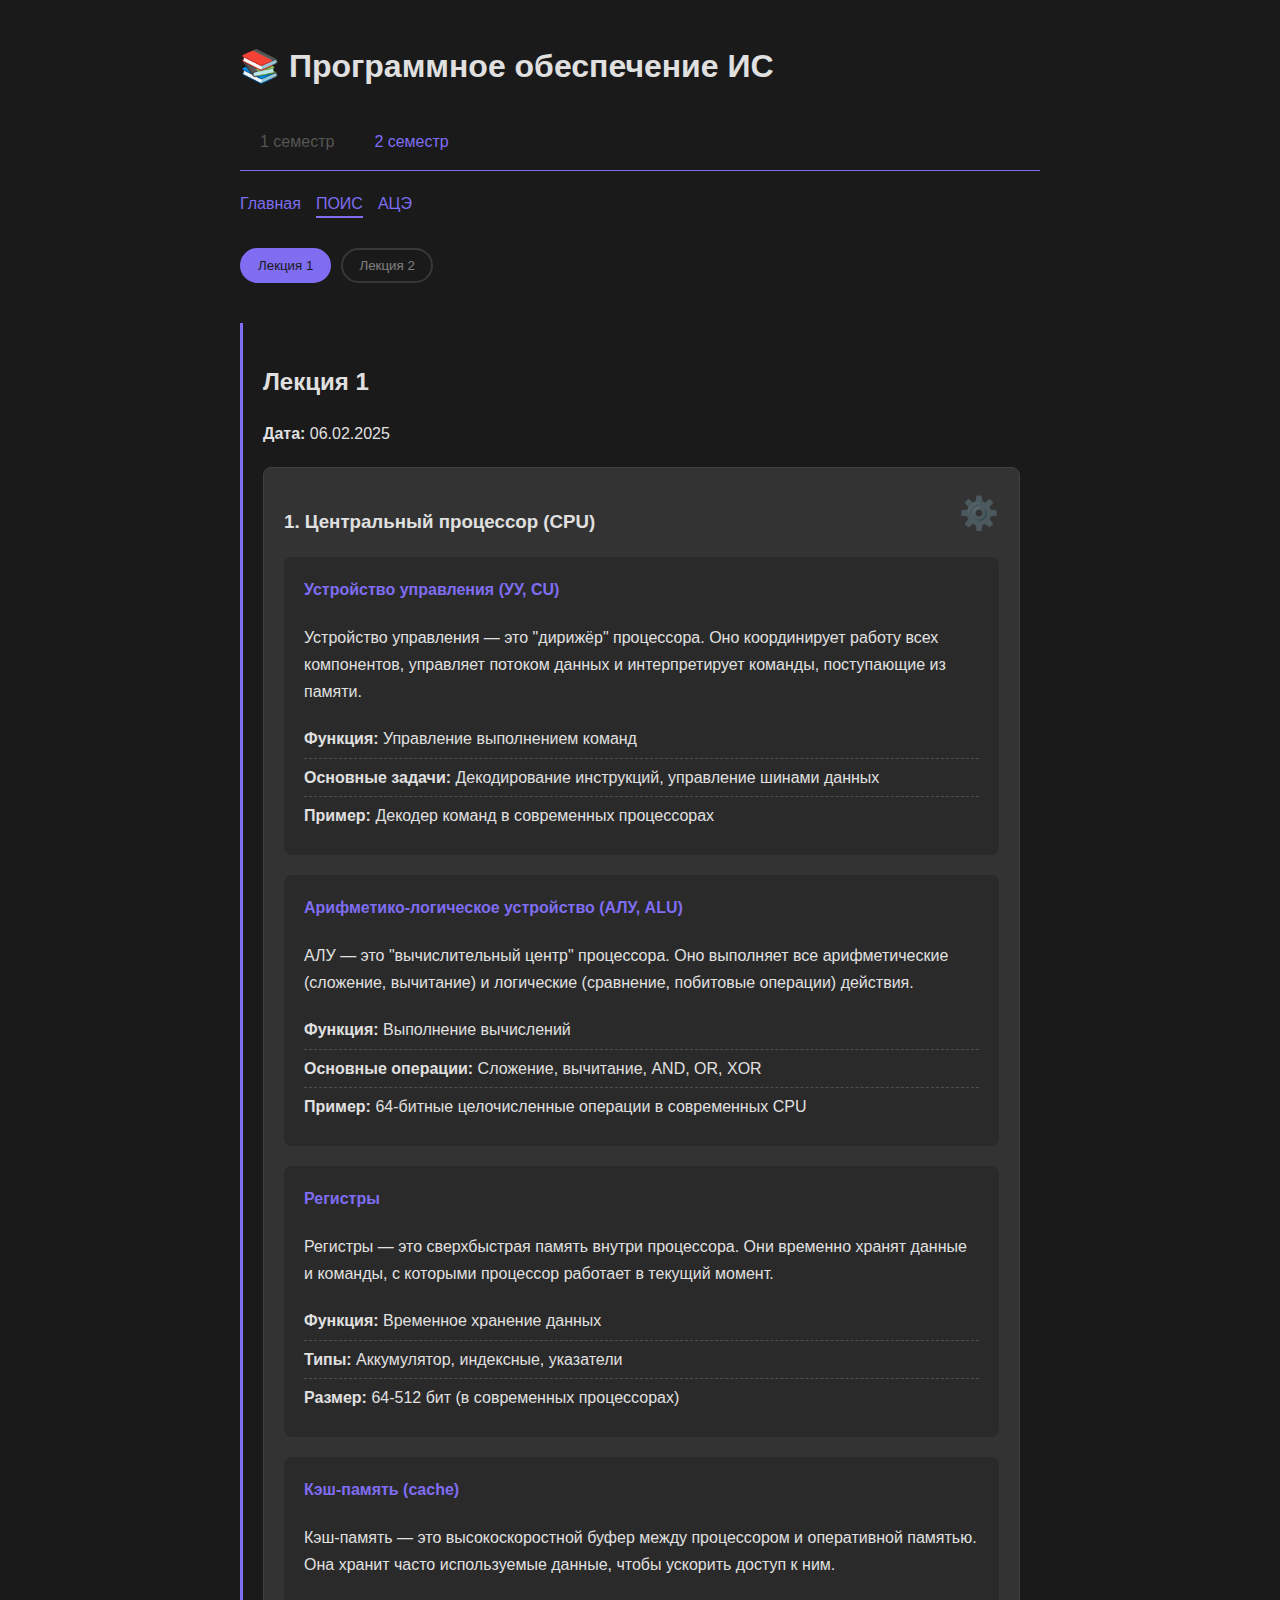
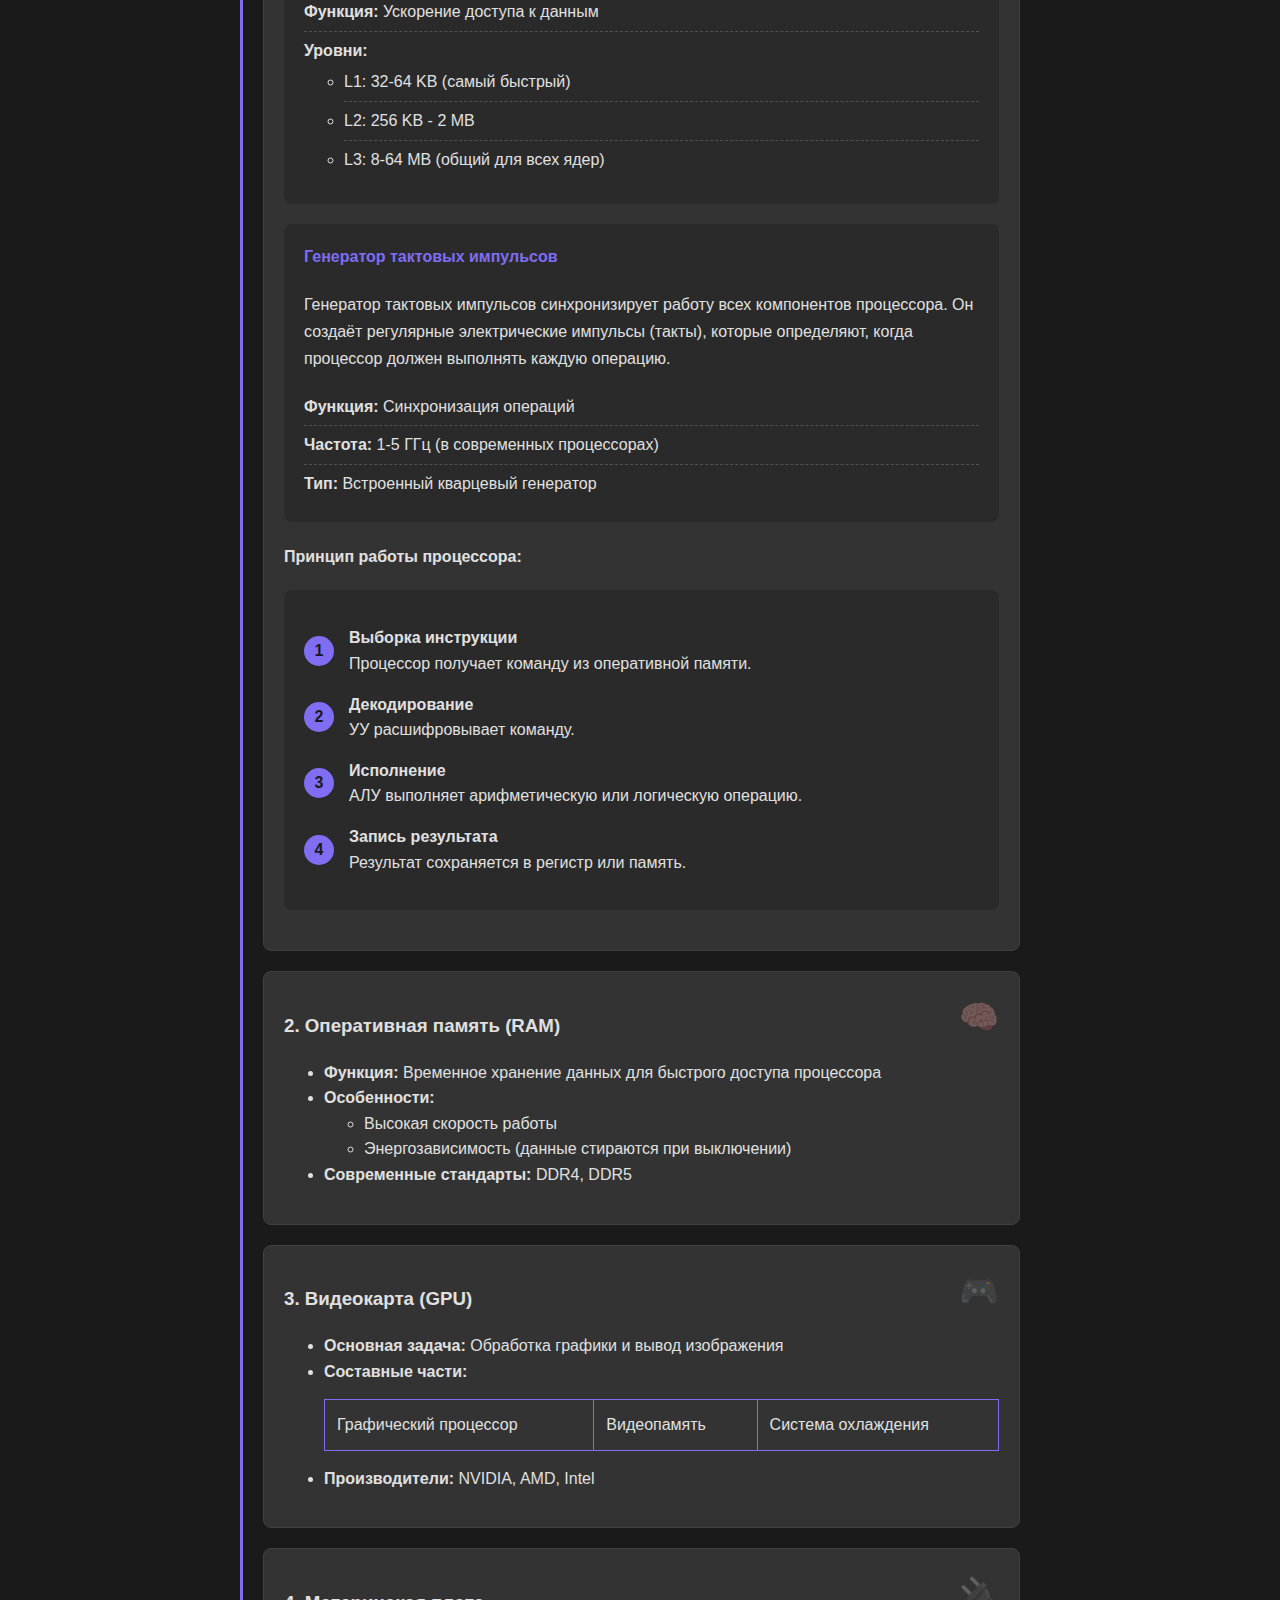
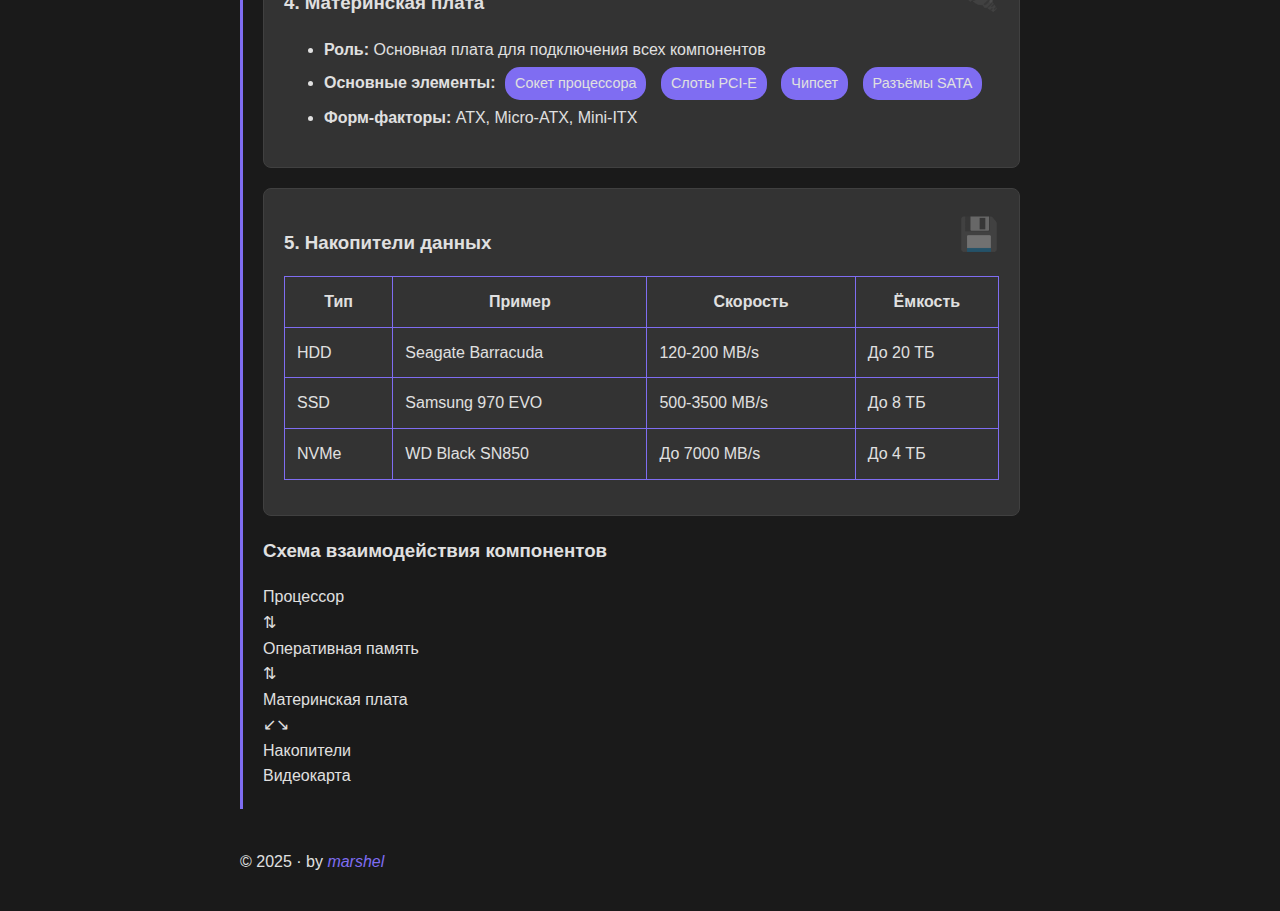
==== pois.html @ 237c3487 "Add files via upload" ====
<!DOCTYPE html>
<html lang="ru">
  <head>
    <meta charset="UTF-8" />
    <meta name="viewport" content="width=device-width, initial-scale=1.0" />
    <title>ПОИС - Мои конспекты</title>
    <link rel="stylesheet" href="styles.css" />
    <style>
      /* Общие стили для навигации */
      .lecture-nav {
        display: flex;
        gap: 10px;
        margin: 20px 0;
        flex-wrap: wrap;
      }

      .lecture-btn {
        padding: 8px 16px;
        border: 2px solid var(--accent);
        border-radius: 25px;
        background: transparent;
        color: var(--text);
        cursor: pointer;
        transition: all 0.3s ease;
      }

      .lecture-btn:hover {
        background: var(--accent);
        color: var(--bg);
      }

      .lecture-btn.active {
        background: var(--accent);
        color: var(--bg);
      }

      .lecture-btn.disabled {
        opacity: 0.5;
        cursor: not-allowed;
        pointer-events: none;
        border-color: var(--disabled);
      }

      /* Стили для лекций и компонентов */
      .lecture {
        margin: 40px 0;
        padding: 20px;
        border-left: 3px solid var(--accent);
      }

      .component-block {
        background: #333333;
        padding: 20px;
        border-radius: 8px;
        margin: 20px 0;
        position: relative;
        border: 1px solid #404040;
      }

      .component-icon {
        font-size: 2em;
        position: absolute;
        right: 20px;
        top: 20px;
        opacity: 0.3;
      }

      /* Стили для таблиц */
      .cpu-components {
        width: 100%;
        border-collapse: collapse;
        margin: 20px 0;
        font-size: 0.95em;
      }

      

      .cpu-components thead {
        background: #2a2a2a;
        border-bottom: 2px solid #404040; /* Тёмно-серая граница */
      }

      .cpu-components th {
        padding: 14px;
        text-align: center;
        font-weight: 600;
        letter-spacing: 0.3px;
        color: var(--text); /* Цвет текста из общей темы */
        border: 1px solid #404040; /* Тёмно-серая граница */
      }

      .cpu-components td {
        padding: 12px;
        border: 1px solid #404040; /* Тёмно-серая граница */
        vertical-align: top;
      }

      /* Стили для списков */
      .spec-list,
      .cache-list {
        list-style: none;
        padding: 0;
        margin: 0;
      }

      .spec-list li,
      .cache-list li {
        padding: 6px 0;
        text-align: left;
        border-bottom: 1px dashed #505050;
      }

      .spec-list li:last-child,
      .cache-list li:last-child {
        border-bottom: none;
      }

      /* Стили для пошагового списка */
      .work-steps {
        counter-reset: step;
        padding-left: 0;
        margin: 25px 0;
        list-style: none;
      }

      .work-steps li {
        position: relative;
        margin: 18px 0;
        padding-left: 40px;
        line-height: 1.7;
      }

      .work-steps li:before {
        counter-increment: step;
        content: counter(step);
        position: absolute;
        left: 0;
        top: -2px;
        width: 26px;
        height: 26px;
        border-radius: 50%;
        background: var(--accent);
        color: var(--bg);
        text-align: center;
        line-height: 26px;
        font-size: 0.9em;
        font-weight: 700;
      }

      /* Адаптивные стили */
      @media (max-width: 768px) {
        .cpu-components th {
          padding: 12px;
        }

        .work-steps li {
          padding-left: 35px;
        }

        .component-icon {
          display: none;
        }
      }

      @media (max-width: 600px) {
        .cpu-components {
          display: block;
          overflow-x: auto;
        }

        .spec-list li,
        .cache-list li {
          flex-direction: column;
          gap: 4px;
        }
      }

      /* Стили для компонентов процессора */
      .cpu-component {
        background: #2a2a2a;
        padding: 20px;
        border-radius: 8px;
        margin: 20px 0;
      }

      .cpu-component h4 {
        margin-top: 0;
        color: var(--accent);
      }

      .cpu-component p {
        margin: 0 0 15px 0;
        line-height: 1.7;
      }

      .spec-list {
        list-style: none;
        padding: 0;
        margin: 0;
      }

      .spec-list li {
        padding: 6px 0;
        border-bottom: 1px dashed #505050;
      }

      .spec-list li:last-child {
        border-bottom: none;
      }

      /* Стили для описания работы процессора */
      .cpu-workflow {
        background: #2a2a2a;
        padding: 20px;
        border-radius: 8px;
        margin: 20px 0;
      }

      .workflow-step {
        display: flex;
        align-items: center;
        gap: 15px;
        margin: 15px 0;
      }

      .step-number {
        width: 30px;
        height: 30px;
        border-radius: 50%;
        background: var(--accent);
        color: var(--bg);
        text-align: center;
        line-height: 30px;
        font-weight: 700;
        flex-shrink: 0;
      }

      .step-description {
        flex-grow: 1;
      }

      /* Адаптивные стили */
      @media (max-width: 600px) {
        .workflow-step {
          flex-direction: column;
          align-items: flex-start;
          gap: 10px;
        }

        .step-number {
          margin-bottom: 10px;
        }
      }
    </style>
  </head>
  <body>
    <header>
      <h1>📚 Программное обеспечение ИС</h1>

      <div class="semester-nav">
        <span class="semester-link disabled">1 семестр</span>
        <a href="#semester2" class="semester-link">2 семестр</a>
      </div>

      <nav class="nav">
        <a href="index.html">Главная</a>
        <a href="pois.html" class="active">ПОИС</a>
        <a href="ace.html">АЦЭ</a>
      </nav>
    </header>

    <div class="lecture-nav">
      <button class="lecture-btn active" onclick="showLecture(1)">
        Лекция 1
      </button>
      <button class="lecture-btn disabled" onclick="showLecture(2)">
        Лекция 2
      </button>
    </div>

    <div id="lecture-1" class="lecture">
      <h2>Лекция 1</h2>
      <p><strong>Дата:</strong> 06.02.2025</p>

      <div class="component-block">
        <div class="component-icon">⚙️</div>
        <h3>1. Центральный процессор (CPU)</h3>

        <!-- Устройство управления -->
        <div class="cpu-component">
          <h4>Устройство управления (УУ, CU)</h4>
          <p>
            Устройство управления — это "дирижёр" процессора. Оно координирует
            работу всех компонентов, управляет потоком данных и интерпретирует
            команды, поступающие из памяти.
          </p>
          <ul class="spec-list">
            <li><strong>Функция:</strong> Управление выполнением команд</li>
            <li>
              <strong>Основные задачи:</strong> Декодирование инструкций,
              управление шинами данных
            </li>
            <li>
              <strong>Пример:</strong> Декодер команд в современных процессорах
            </li>
          </ul>
        </div>

        <!-- Арифметико-логическое устройство -->
        <div class="cpu-component">
          <h4>Арифметико-логическое устройство (АЛУ, ALU)</h4>
          <p>
            АЛУ — это "вычислительный центр" процессора. Оно выполняет все
            арифметические (сложение, вычитание) и логические (сравнение,
            побитовые операции) действия.
          </p>
          <ul class="spec-list">
            <li><strong>Функция:</strong> Выполнение вычислений</li>
            <li>
              <strong>Основные операции:</strong> Сложение, вычитание, AND, OR,
              XOR
            </li>
            <li>
              <strong>Пример:</strong> 64-битные целочисленные операции в
              современных CPU
            </li>
          </ul>
        </div>

        <!-- Регистры -->
        <div class="cpu-component">
          <h4>Регистры</h4>
          <p>
            Регистры — это сверхбыстрая память внутри процессора. Они временно
            хранят данные и команды, с которыми процессор работает в текущий
            момент.
          </p>
          <ul class="spec-list">
            <li><strong>Функция:</strong> Временное хранение данных</li>
            <li><strong>Типы:</strong> Аккумулятор, индексные, указатели</li>
            <li>
              <strong>Размер:</strong> 64-512 бит (в современных процессорах)
            </li>
          </ul>
        </div>

        <!-- Кэш-память -->
        <div class="cpu-component">
          <h4>Кэш-память (cache)</h4>
          <p>
            Кэш-память — это высокоскоростной буфер между процессором и
            оперативной памятью. Она хранит часто используемые данные, чтобы
            ускорить доступ к ним.
          </p>
          <ul class="spec-list">
            <li><strong>Функция:</strong> Ускорение доступа к данным</li>
            <li>
              <strong>Уровни:</strong>
              <ul>
                <li>L1: 32-64 KB (самый быстрый)</li>
                <li>L2: 256 KB - 2 MB</li>
                <li>L3: 8-64 MB (общий для всех ядер)</li>
              </ul>
            </li>
          </ul>
        </div>

        <!-- Генератор тактовых импульсов -->
        <div class="cpu-component">
          <h4>Генератор тактовых импульсов</h4>
          <p>
            Генератор тактовых импульсов синхронизирует работу всех компонентов
            процессора. Он создаёт регулярные электрические импульсы (такты),
            которые определяют, когда процессор должен выполнять каждую
            операцию.
          </p>
          <ul class="spec-list">
            <li><strong>Функция:</strong> Синхронизация операций</li>
            <li>
              <strong>Частота:</strong> 1-5 ГГц (в современных процессорах)
            </li>
            <li><strong>Тип:</strong> Встроенный кварцевый генератор</li>
          </ul>
        </div>

        <!-- Принцип работы процессора -->
        <h4>Принцип работы процессора:</h4>
        <div class="cpu-workflow">
          <div class="workflow-step">
            <div class="step-number">1</div>
            <div class="step-description">
              <strong>Выборка инструкции</strong><br />
              Процессор получает команду из оперативной памяти.
            </div>
          </div>
          <div class="workflow-step">
            <div class="step-number">2</div>
            <div class="step-description">
              <strong>Декодирование</strong><br />
              УУ расшифровывает команду.
            </div>
          </div>
          <div class="workflow-step">
            <div class="step-number">3</div>
            <div class="step-description">
              <strong>Исполнение</strong><br />
              АЛУ выполняет арифметическую или логическую операцию.
            </div>
          </div>
          <div class="workflow-step">
            <div class="step-number">4</div>
            <div class="step-description">
              <strong>Запись результата</strong><br />
              Результат сохраняется в регистр или память.
            </div>
          </div>
        </div>
      </div>

      <div class="component-block">
        <div class="component-icon">🧠</div>
        <h3>2. Оперативная память (RAM)</h3>
        <ul>
          <li>
            <strong>Функция:</strong> Временное хранение данных для быстрого
            доступа процессора
          </li>
          <li>
            <strong>Особенности:</strong>
            <ul>
              <li>Высокая скорость работы</li>
              <li>Энергозависимость (данные стираются при выключении)</li>
            </ul>
          </li>
          <li><strong>Современные стандарты:</strong> DDR4, DDR5</li>
        </ul>
      </div>

      <div class="component-block">
        <div class="component-icon">🎮</div>
        <h3>3. Видеокарта (GPU)</h3>
        <ul>
          <li>
            <strong>Основная задача:</strong> Обработка графики и вывод
            изображения
          </li>
          <li>
            <strong>Составные части:</strong>
            <table class="parts-table">
              <tr>
                <td>Графический процессор</td>
                <td>Видеопамять</td>
                <td>Система охлаждения</td>
              </tr>
            </table>
          </li>
          <li><strong>Производители:</strong> NVIDIA, AMD, Intel</li>
        </ul>
      </div>

      <div class="component-block">
        <div class="component-icon">🔌</div>
        <h3>4. Материнская плата</h3>
        <ul>
          <li>
            <strong>Роль:</strong> Основная плата для подключения всех
            компонентов
          </li>
          <li>
            <strong>Основные элементы:</strong>
            <div class="badge">Сокет процессора</div>
            <div class="badge">Слоты PCI-E</div>
            <div class="badge">Чипсет</div>
            <div class="badge">Разъёмы SATA</div>
          </li>
          <li><strong>Форм-факторы:</strong> ATX, Micro-ATX, Mini-ITX</li>
        </ul>
      </div>

      <div class="component-block">
        <div class="component-icon">💾</div>
        <h3>5. Накопители данных</h3>
        <table class="storage-table">
          <tr>
            <th>Тип</th>
            <th>Пример</th>
            <th>Скорость</th>
            <th>Ёмкость</th>
          </tr>
          <tr>
            <td>HDD</td>
            <td>Seagate Barracuda</td>
            <td>120-200 MB/s</td>
            <td>До 20 ТБ</td>
          </tr>
          <tr>
            <td>SSD</td>
            <td>Samsung 970 EVO</td>
            <td>500-3500 MB/s</td>
            <td>До 8 ТБ</td>
          </tr>
          <tr>
            <td>NVMe</td>
            <td>WD Black SN850</td>
            <td>До 7000 MB/s</td>
            <td>До 4 ТБ</td>
          </tr>
        </table>
      </div>

      <div class="scheme">
        <h3>Схема взаимодействия компонентов</h3>
        <div class="scheme-flow">
          <div class="flow-item">Процессор</div>
          <div class="flow-arrow">⇅</div>
          <div class="flow-item">Оперативная память</div>
          <div class="flow-arrow">⇅</div>
          <div class="flow-item">Материнская плата</div>
          <div class="flow-arrow">↙↘</div>
          <div class="flow-item">Накопители</div>
          <div class="flow-item">Видеокарта</div>
        </div>
      </div>
    </div>

    <div id="lecture-2" class="lecture" style="display: none">
      <h2>Лекция 2: Архитектура ПОИС</h2>
      <p><strong>Дата:</strong> 13.02.2025</p>

      <h3>Уровни архитектуры</h3>
      <ol>
        <li>Презентационный уровень</li>
        <li>Бизнес-логика</li>
        <li>Уровень данных</li>
      </ol>

      <h3>Модели архитектуры</h3>
      <div class="badge">Монолитная</div>
      <div class="badge">Микросервисная</div>
      <div class="badge">Сервис-ориентированная (SOA)</div>
    </div>

    <div id="lecture-3" class="lecture" style="display: none">
      <h2>Лекция 3: Жизненный цикл ПО</h2>
      <p><strong>Дата:</strong> 20.02.2025</p>

      <h3>Основные этапы</h3>
      <ul>
        <li>Сбор требований</li>
        <li>Проектирование</li>
        <li>Реализация</li>
        <li>Тестирование</li>
        <li>Внедрение</li>
      </ul>
    </div>

    <div id="lecture-4" class="lecture" style="display: none">
      <h2>Лекция 4: Тестирование ПО</h2>
      <p><strong>Дата:</strong> 27.02.2025</p>

      <h3>Виды тестирования</h3>
      <table>
        <tr>
          <th>Тип</th>
          <th>Инструменты</th>
          <th>Цель</th>
        </tr>
        <tr>
          <td>Юнит-тесты</td>
          <td>JUnit, pytest</td>
          <td>Проверка отдельных модулей</td>
        </tr>
        <tr>
          <td>Интеграционное</td>
          <td>Selenium, Postman</td>
          <td>Проверка взаимодействия компонентов</td>
        </tr>
      </table>
    </div>

    <script>
      function showLecture(lectureNumber) {
        if (lectureNumber === 3) return;

        document.querySelectorAll(".lecture").forEach((lecture) => {
          lecture.style.display = "none";
        });

        document.querySelectorAll(".lecture-btn").forEach((btn) => {
          btn.classList.remove("active");
        });

        const selectedLecture = document.getElementById(
          `lecture-${lectureNumber}`
        );
        if (selectedLecture) {
          selectedLecture.style.display = "block";
          document
            .querySelector(`.lecture-btn:nth-child(${lectureNumber})`)
            .classList.add("active");
        }
      }
    </script>

    <footer>
      <p>© 2025 · by <em style="color: var(--accent)">marshel</em></p>
    </footer>
  </body>
</html>
---- styles.css ----
:root {
    --bg: #1a1a1a;
    --text: #e0e0e0;
    --accent: #7f6df2;
    --disabled: #555555;
}

body {
    font-family: 'Segoe UI', sans-serif;
    line-height: 1.6;
    max-width: 800px;
    margin: 0 auto;
    padding: 20px;
    background: var(--bg);
    color: var(--text);
}

a {
    color: var(--accent);
    text-decoration: none;
}

a:hover {
    opacity: 0.8;
}

.semester-nav {
    display: flex;
    gap: 20px;
    margin: 20px 0;
    padding: 10px;
    border-bottom: 1px solid var(--accent);
}

.semester-link {
    padding: 5px 10px;
    border-radius: 5px;
}

.semester-link.disabled {
    color: var(--disabled);
    cursor: not-allowed;
}

.nav {
    display: flex;
    gap: 15px;
    margin-bottom: 30px;
}

.nav a.active {
    border-bottom: 2px solid var(--accent);
}

.note {
    background: #2d2d2d;
    padding: 25px;
    border-radius: 10px;
    margin: 20px 0;
    box-shadow: 0 4px 6px rgba(0,0,0,0.2);
}

table {
    width: 100%;
    border-collapse: collapse;
    margin: 15px 0;
}

th, td {
    padding: 12px;
    border: 1px solid var(--accent);
}

.badge {
    display: inline-block;
    padding: 5px 10px;
    margin: 5px;
    background: var(--accent);
    border-radius: 15px;
    font-size: 0.9em;
}
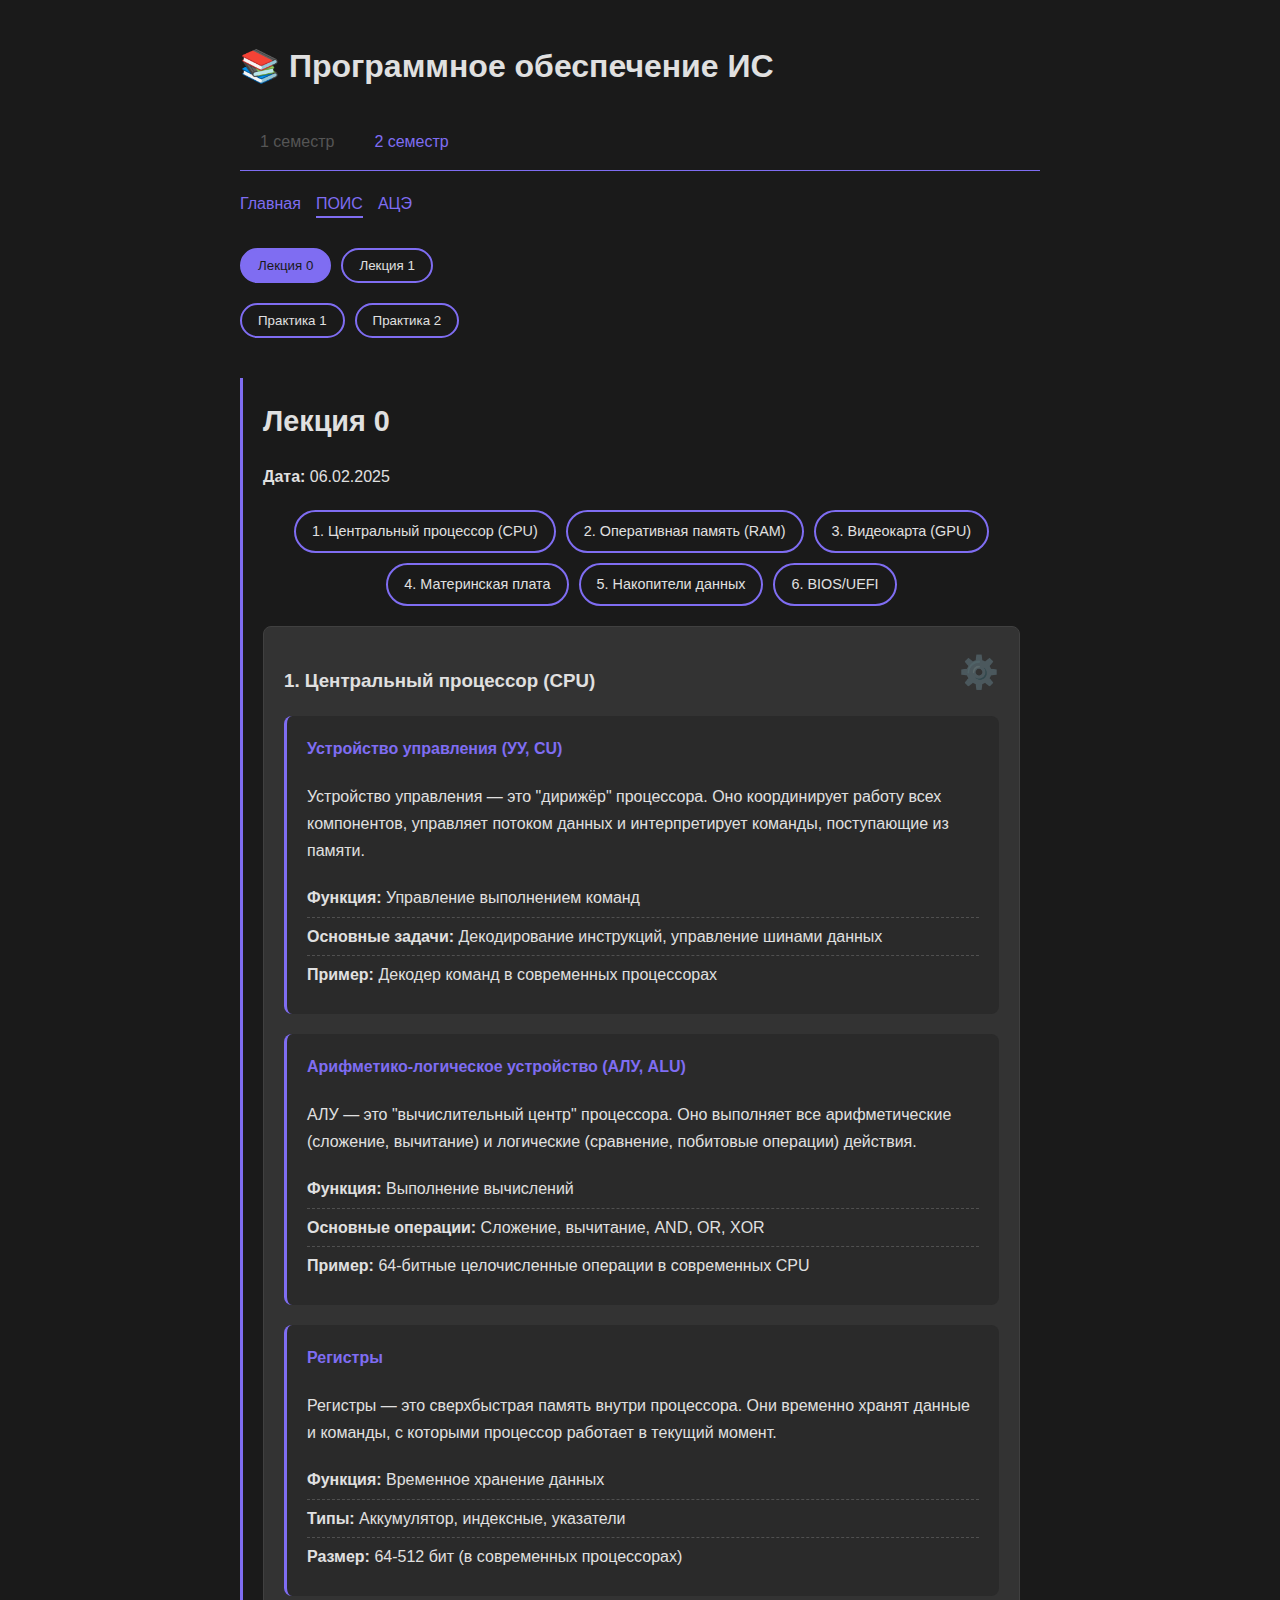
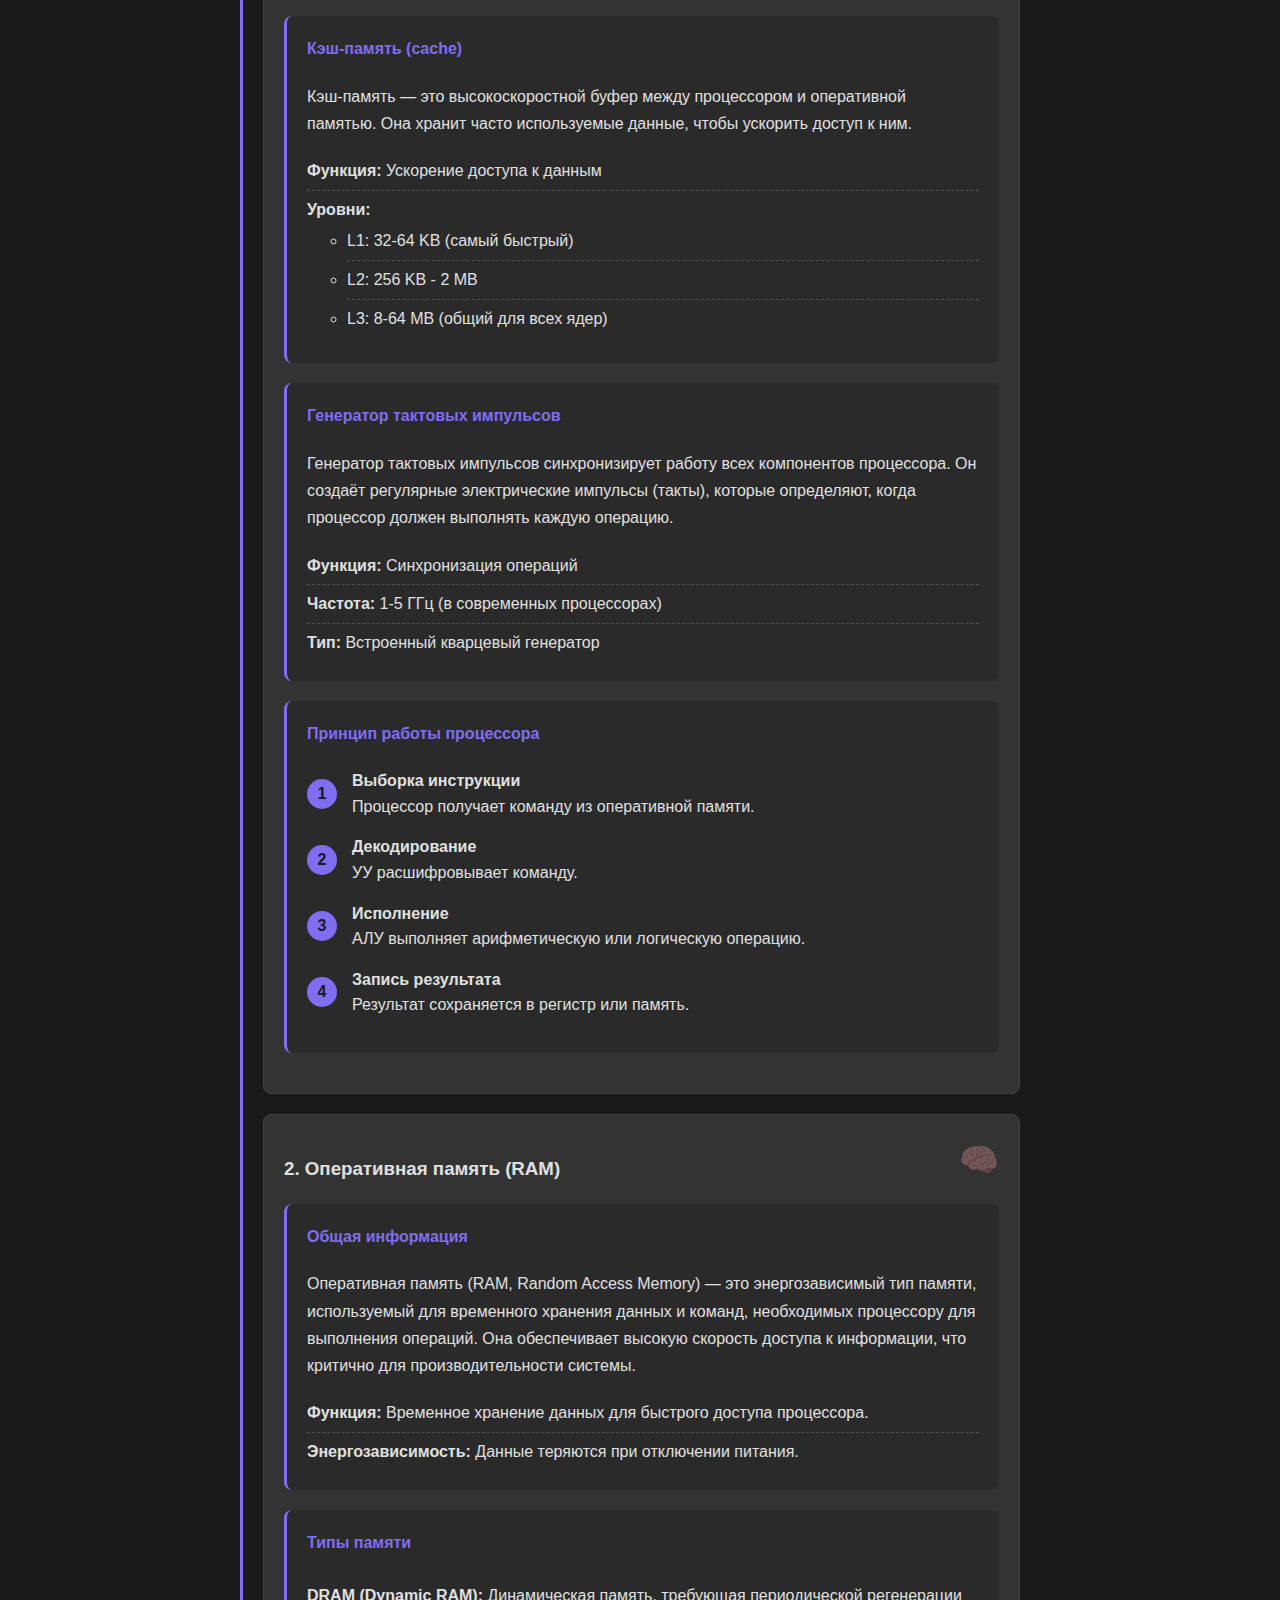
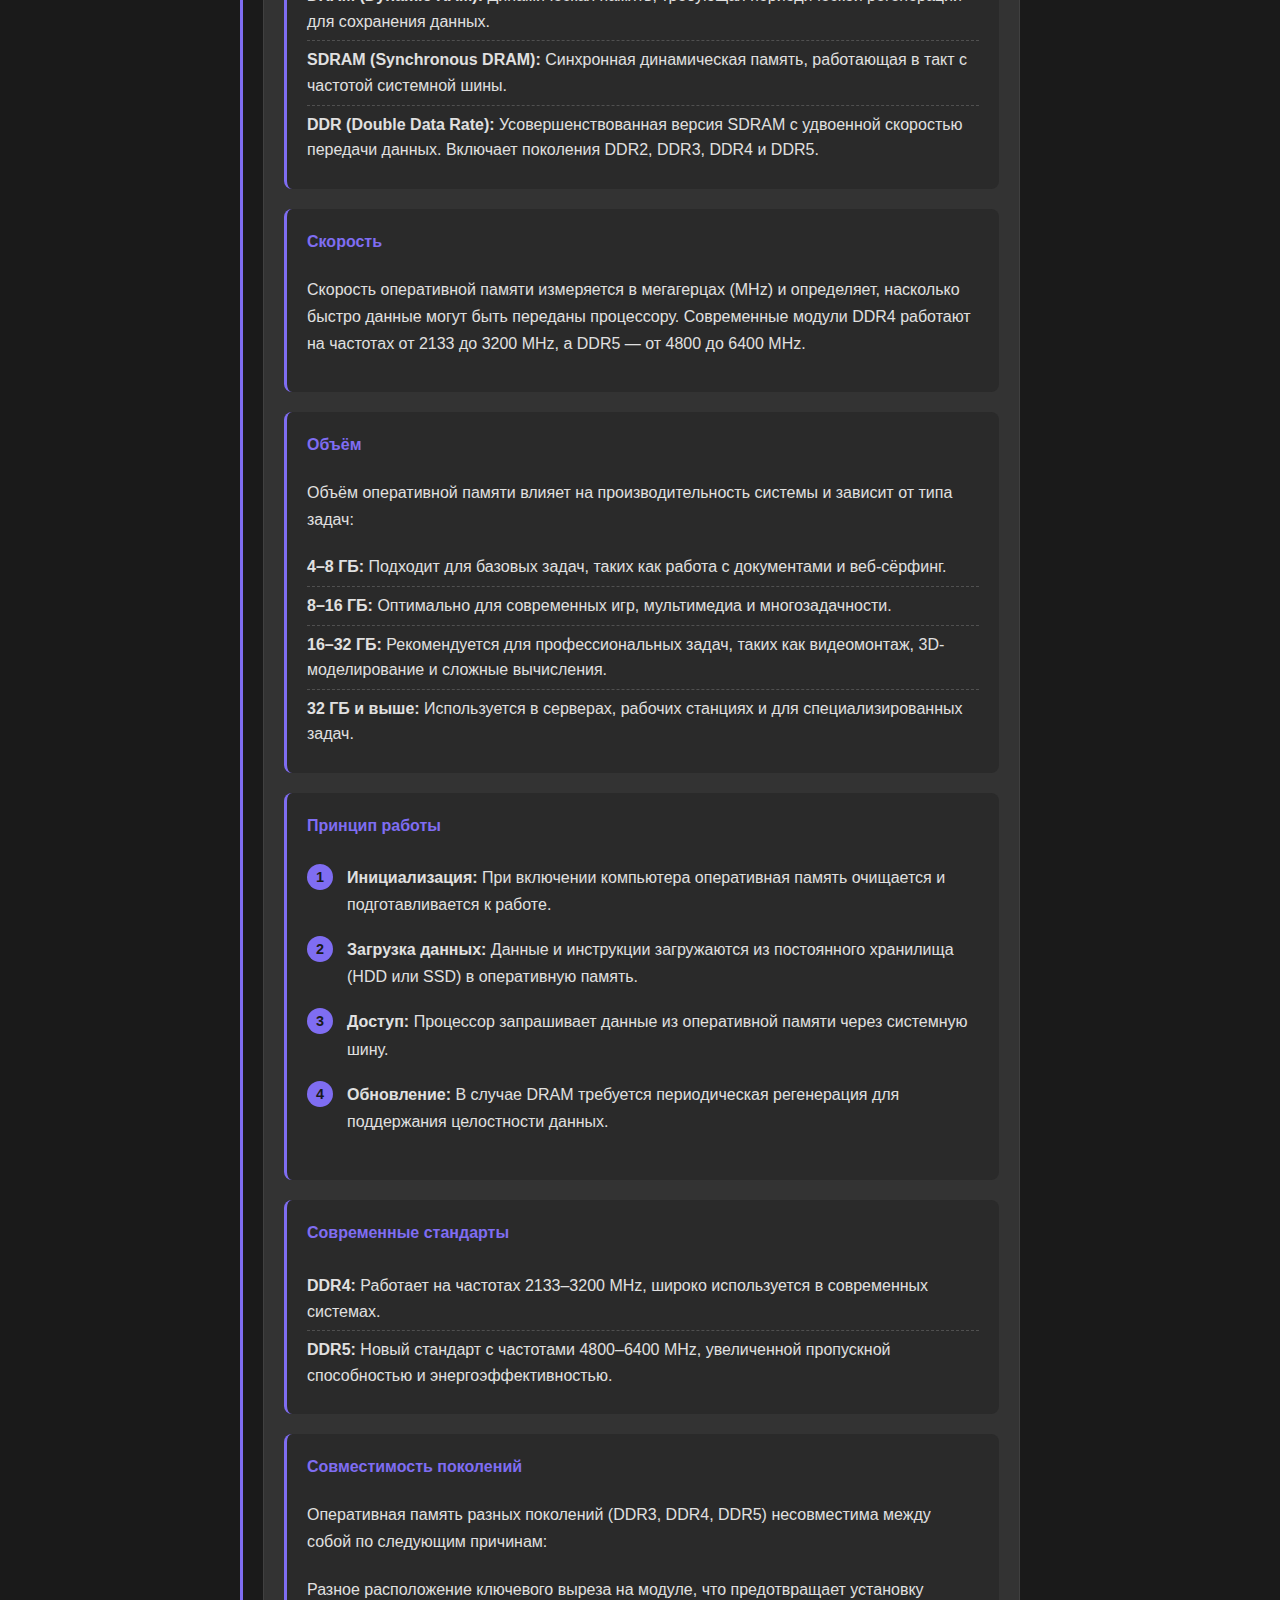
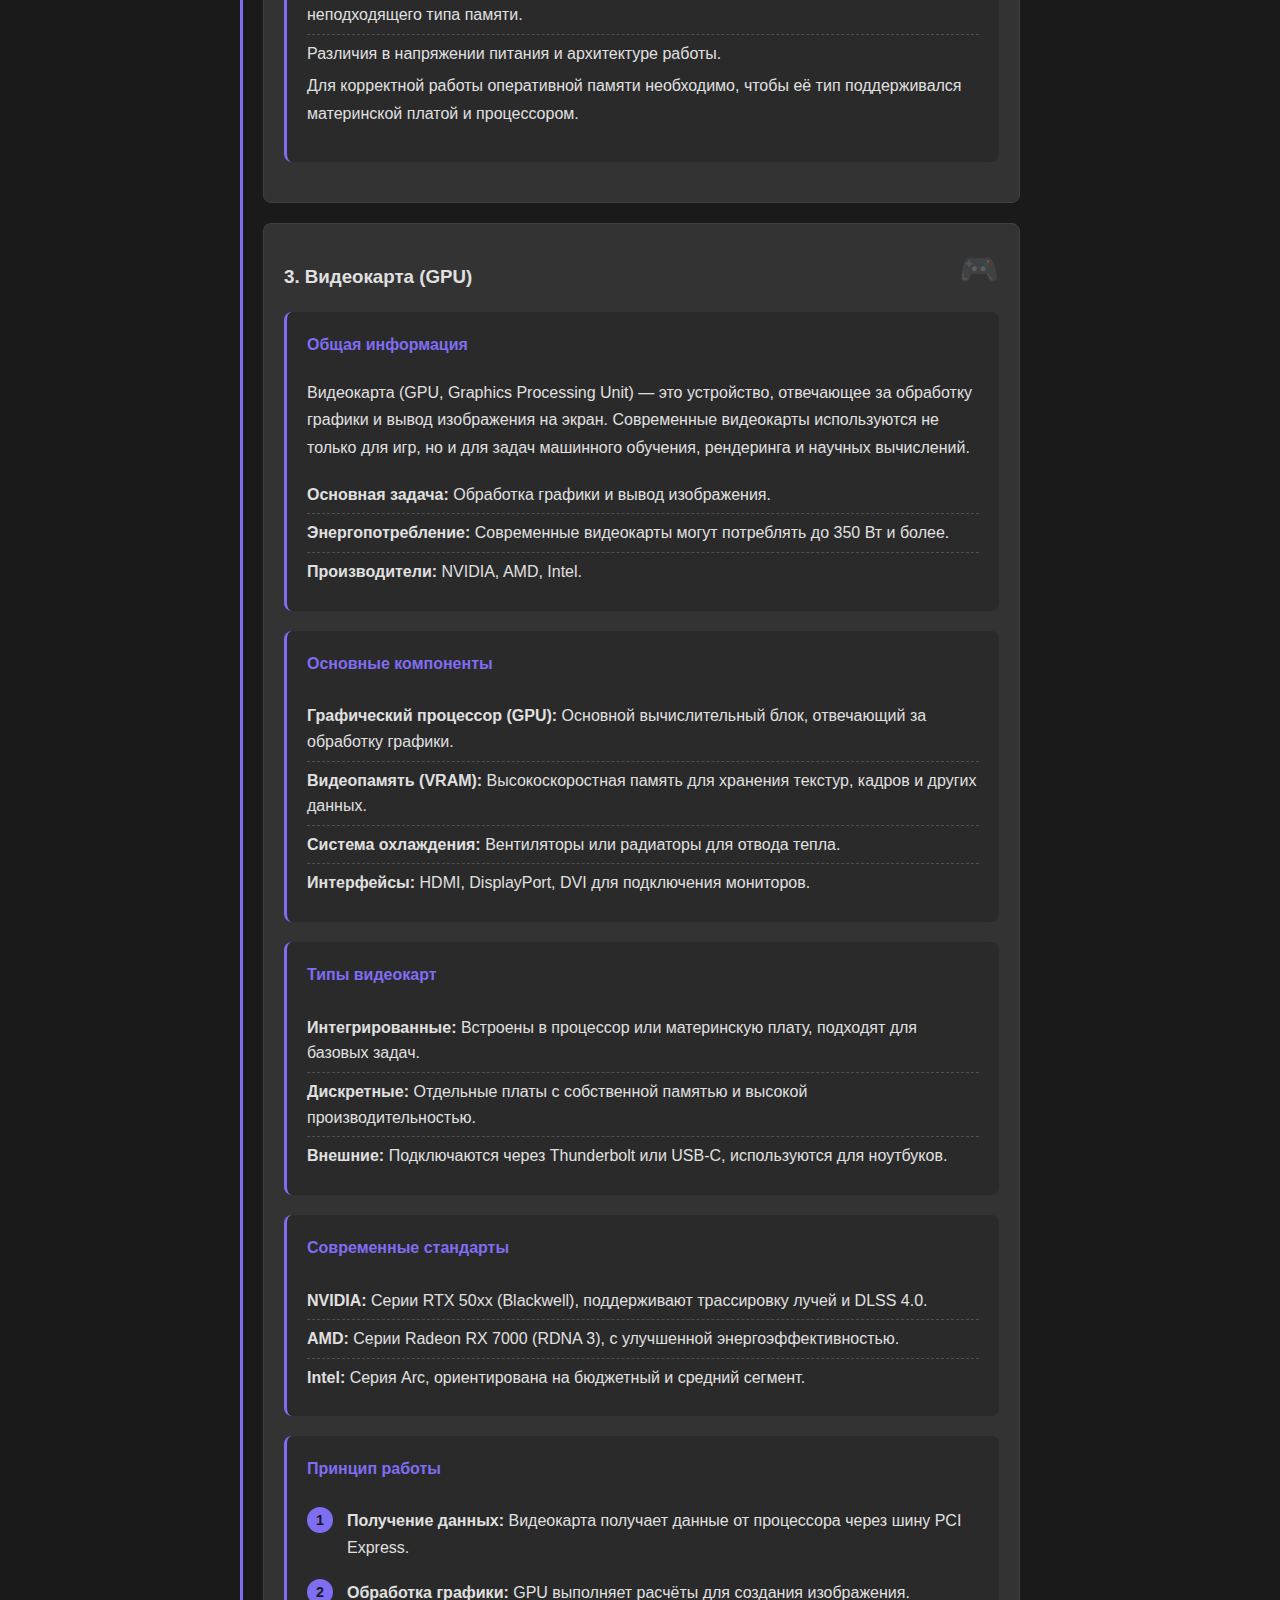
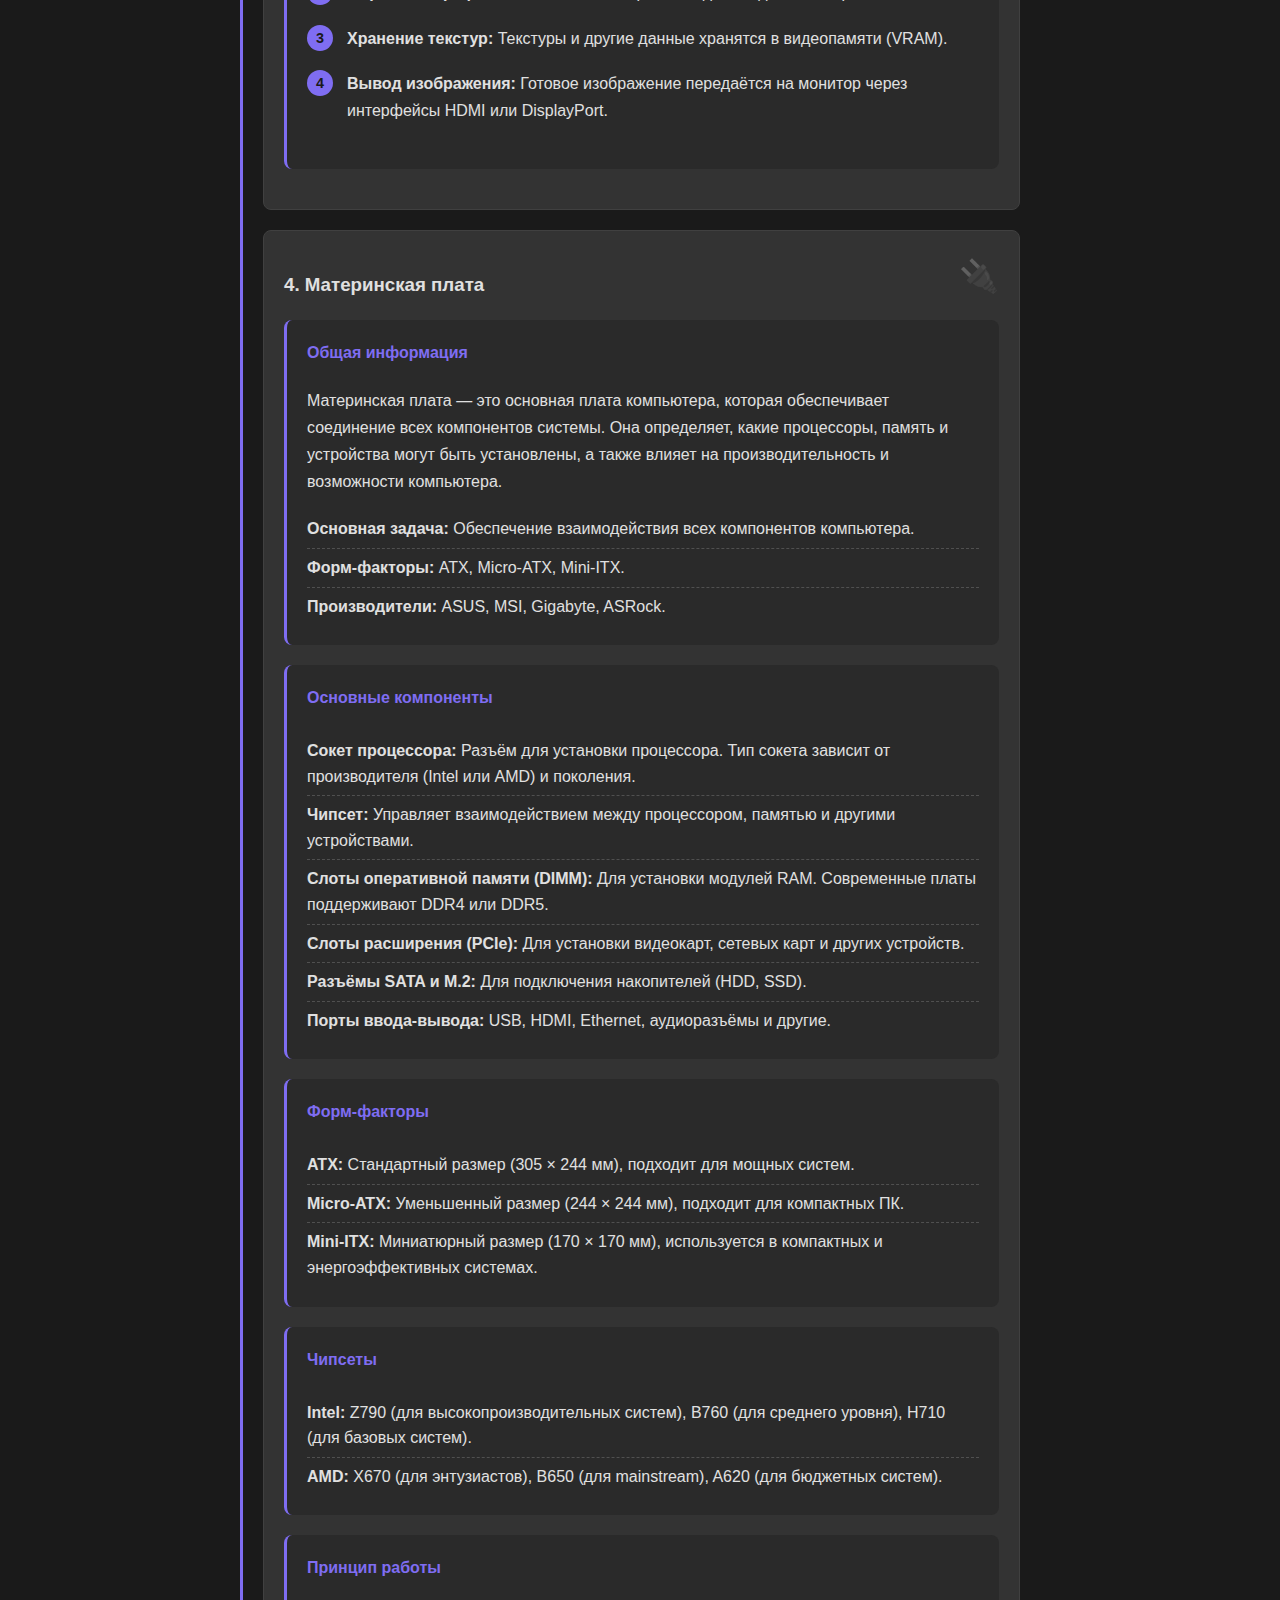
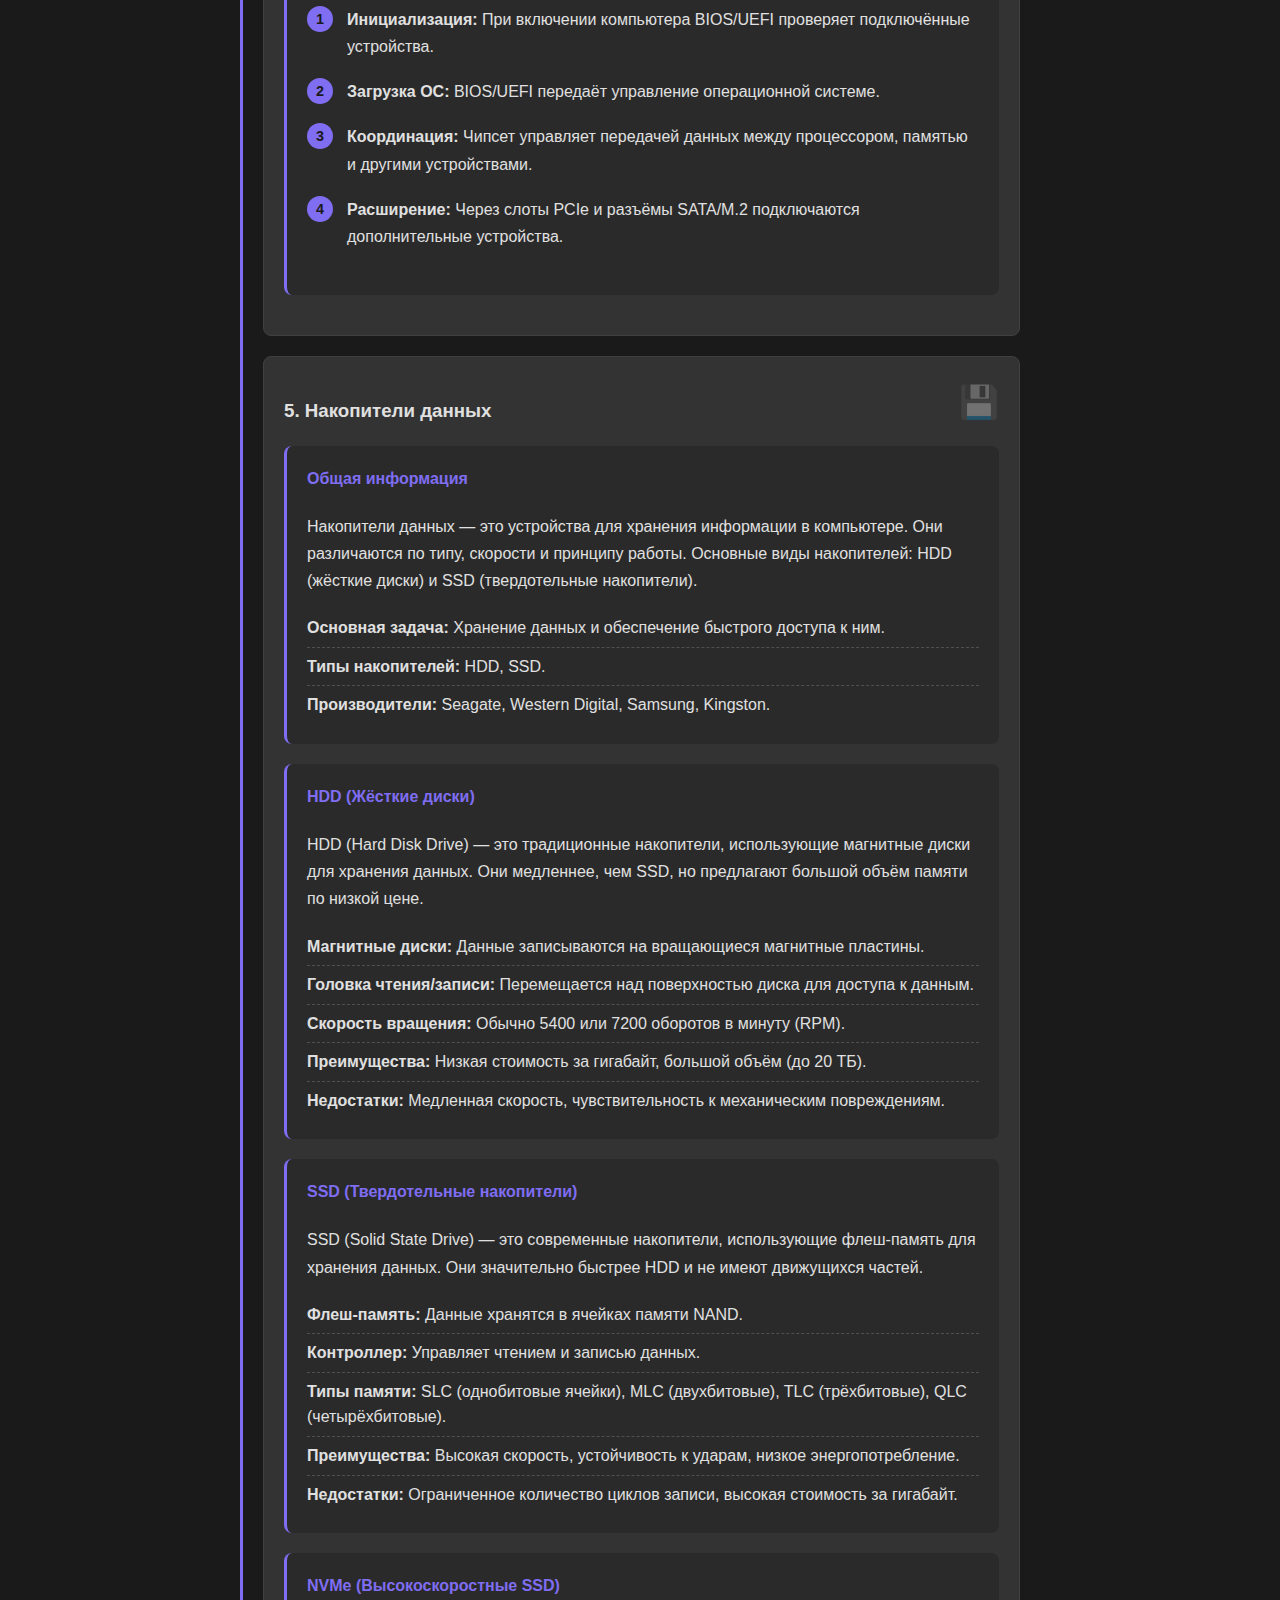
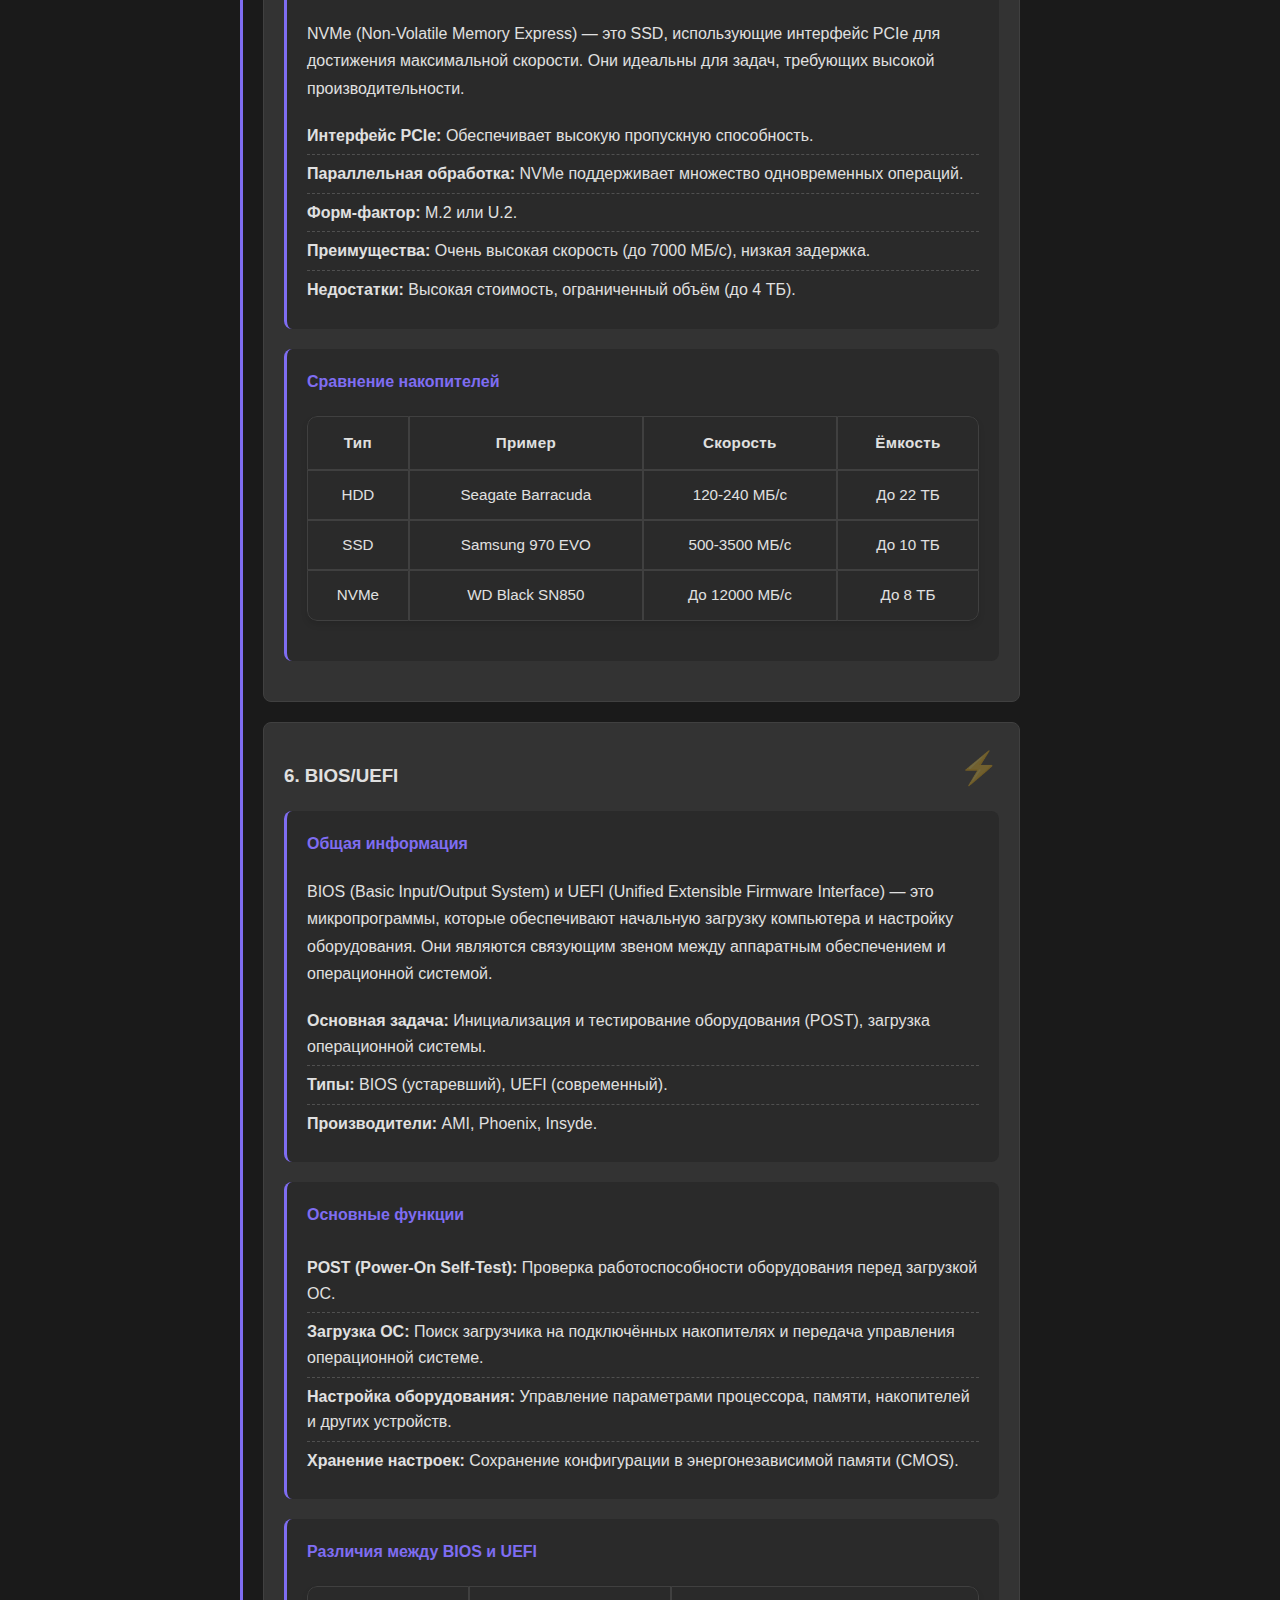
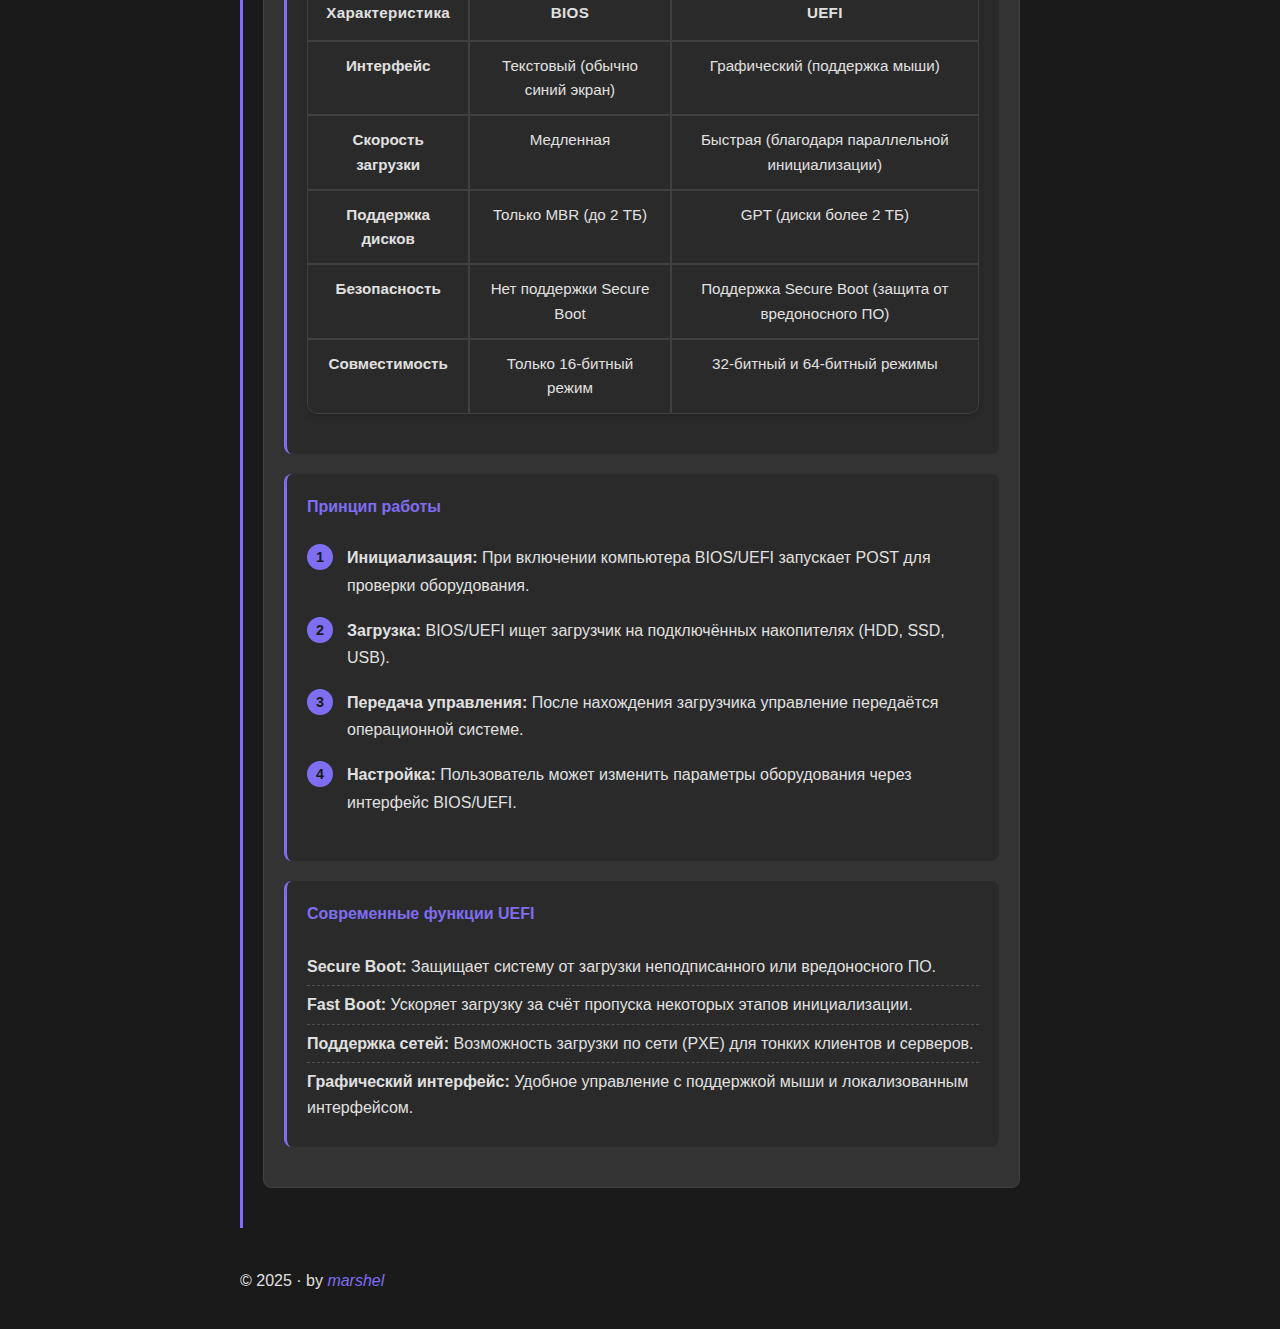
==== commit 5ad8e580: "Update pois.html" ====
--- a/pois.html
+++ b/pois.html
@@ -1,530 +1,1328 @@
 <!DOCTYPE html>
 <html lang="ru">
-  <head>
-    <meta charset="UTF-8" />
-    <meta name="viewport" content="width=device-width, initial-scale=1.0" />
-    <title>ПОИС - Мои конспекты</title>
-    <link rel="stylesheet" href="styles.css" />
-    <style>
-      /* Общие стили для навигации */
-      .lecture-nav {
-        display: flex;
-        gap: 10px;
-        margin: 20px 0;
-        flex-wrap: wrap;
+
+<head>
+  <meta charset="UTF-8" />
+  <meta name="viewport" content="width=device-width, initial-scale=1.0" />
+  <title>ПОИС</title>
+  <link rel="stylesheet" href="styles.css" />
+  <style>
+    /* Стили для навигации по ключевым словам */
+    .keyword-nav {
+      display: flex;
+      gap: 10px;
+      margin: 20px 0;
+      flex-wrap: wrap;
+      justify-content: center;
+    }
+
+    .keyword-btn {
+      padding: 8px 16px;
+      border: 2px solid var(--accent);
+      border-radius: 25px;
+      background: transparent;
+      color: var(--text);
+      cursor: pointer;
+      transition: all 0.3s ease;
+      font-size: 0.9em;
+      text-decoration: none;
+      /* Убираем подчёркивание у ссылок */
+    }
+
+    .keyword-btn:hover {
+      background: var(--accent);
+      color: var(--bg);
+    }
+
+    /* Стили для навигации по ключевым словам */
+    .keyword-nav {
+      display: flex;
+      gap: 10px;
+      margin: 20px 0;
+      flex-wrap: wrap;
+      justify-content: center;
+    }
+
+    .keyword-btn {
+      padding: 8px 16px;
+      border: 2px solid var(--accent);
+      border-radius: 25px;
+      background: transparent;
+      color: var(--text);
+      cursor: pointer;
+      transition: all 0.3s ease;
+      font-size: 0.9em;
+      text-decoration: none;
+    }
+
+    .keyword-btn:hover {
+      background: var(--accent);
+      color: var(--bg);
+    }
+
+    /* Стили для навигации лекций и практик */
+    .lecture-nav,
+    .practice-nav {
+      display: flex;
+      gap: 10px;
+      margin: 20px 0;
+      flex-wrap: wrap;
+    }
+
+    .lecture-btn,
+    .practice-btn {
+      padding: 8px 16px;
+      border: 2px solid var(--accent);
+      border-radius: 25px;
+      background: transparent;
+      color: var(--text);
+      cursor: pointer;
+      transition: all 0.3s ease;
+    }
+
+    .lecture-btn:hover,
+    .lecture-btn:focus-visible,
+    .practice-btn:hover,
+    .practice-btn:focus-visible {
+      background: var(--accent);
+      color: var(--bg);
+    }
+
+    .lecture-btn.active,
+    .practice-btn.active {
+      background: var(--accent);
+      color: var(--bg);
+    }
+
+    .lecture-btn.disabled,
+    .practice-btn.disabled {
+      opacity: 0.5;
+      cursor: not-allowed;
+      pointer-events: none;
+      border-color: var(--disabled);
+    }
+
+    /* Стили для лекций и компонентов */
+    .lecture,
+    .practice {
+      margin: 40px 0;
+      padding: 20px;
+      border-left: 3px solid var(--accent);
+      display: none;
+      /* По умолчанию скрываем все блоки */
+    }
+
+    .lecture.active,
+    .practice.active {
+      display: block;
+      /* Показываем активный блок */
+    }
+
+    .lecture h2,
+    .practice h2 {
+      margin-top: 0;
+      margin-bottom: 20px;
+      font-size: 1.8em;
+      padding-top: 0;
+    }
+
+    .component-block {
+      background: #333333;
+      padding: 20px;
+      border-radius: 8px;
+      margin: 20px 0;
+      position: relative;
+      border: 1px solid #404040;
+    }
+
+    .component-icon {
+      font-size: 2em;
+      position: absolute;
+      right: 20px;
+      top: 20px;
+      opacity: 0.3;
+    }
+
+    /* Стили для таблиц */
+    .cpu-components {
+      width: 100%;
+      border-collapse: collapse;
+      margin: 20px 0;
+      font-size: 0.95em;
+    }
+
+    .cpu-components thead {
+      background: #2a2a2a;
+      border-bottom: 2px solid #404040;
+      /* Тёмно-серая граница */
+    }
+
+    .cpu-components th {
+      padding: 14px;
+      text-align: center;
+      font-weight: 600;
+      letter-spacing: 0.3px;
+      color: var(--text);
+      /* Цвет текста из общей темы */
+      border: 1px solid #404040;
+      /* Тёмно-серая граница */
+    }
+
+    .cpu-components td {
+      padding: 12px;
+      border: 1px solid #404040;
+      /* Тёмно-серая граница */
+      vertical-align: top;
+    }
+
+    /* Стили для списков */
+    .spec-list,
+    .cache-list {
+      list-style: none;
+      padding: 0;
+      margin: 0;
+    }
+
+    .spec-list li,
+    .cache-list li {
+      padding: 6px 0;
+      text-align: left;
+      border-bottom: 1px dashed #505050;
+    }
+
+    .spec-list li:last-child,
+    .cache-list li:last-child {
+      border-bottom: none;
+    }
+
+    /* Стили для пошагового списка */
+    .work-steps {
+      counter-reset: step;
+      padding-left: 0;
+      margin: 25px 0;
+      list-style: none;
+    }
+
+    .work-steps li {
+      position: relative;
+      margin: 18px 0;
+      padding-left: 40px;
+      line-height: 1.7;
+      border-bottom: none;
+      /* Убираем пунктирные линии */
+    }
+
+    .work-steps li:before {
+      counter-increment: step;
+      content: counter(step);
+      position: absolute;
+      left: 0;
+      top: 0;
+      /* Цифра начинается с верхнего края текста */
+      width: 26px;
+      height: 26px;
+      border-radius: 50%;
+      background: var(--accent);
+      color: var(--bg);
+      text-align: center;
+      line-height: 26px;
+      /* Центрируем цифру внутри круга */
+      font-size: 0.9em;
+      font-weight: 700;
+    }
+
+    /* Адаптивные стили */
+    @media (max-width: 768px) {
+      .cpu-components th {
+        padding: 12px;
       }
 
-      .lecture-btn {
-        padding: 8px 16px;
-        border: 2px solid var(--accent);
-        border-radius: 25px;
-        background: transparent;
-        color: var(--text);
-        cursor: pointer;
-        transition: all 0.3s ease;
+      .work-steps li {
+        padding-left: 35px;
       }
 
-      .lecture-btn:hover {
-        background: var(--accent);
-        color: var(--bg);
+      .component-icon {
+        display: none;
       }
-
-      .lecture-btn.active {
-        background: var(--accent);
-        color: var(--bg);
-      }
-
-      .lecture-btn.disabled {
-        opacity: 0.5;
-        cursor: not-allowed;
-        pointer-events: none;
-        border-color: var(--disabled);
-      }
-
-      /* Стили для лекций и компонентов */
-      .lecture {
-        margin: 40px 0;
-        padding: 20px;
-        border-left: 3px solid var(--accent);
-      }
-
-      .component-block {
-        background: #333333;
-        padding: 20px;
-        border-radius: 8px;
-        margin: 20px 0;
-        position: relative;
-        border: 1px solid #404040;
-      }
-
-      .component-icon {
-        font-size: 2em;
-        position: absolute;
-        right: 20px;
-        top: 20px;
-        opacity: 0.3;
-      }
-
-      /* Стили для таблиц */
+    }
+
+    @media (max-width: 600px) {
       .cpu-components {
-        width: 100%;
-        border-collapse: collapse;
-        margin: 20px 0;
-        font-size: 0.95em;
-      }
-
-      
-
-      .cpu-components thead {
-        background: #2a2a2a;
-        border-bottom: 2px solid #404040; /* Тёмно-серая граница */
-      }
-
-      .cpu-components th {
-        padding: 14px;
-        text-align: center;
-        font-weight: 600;
-        letter-spacing: 0.3px;
-        color: var(--text); /* Цвет текста из общей темы */
-        border: 1px solid #404040; /* Тёмно-серая граница */
-      }
-
-      .cpu-components td {
-        padding: 12px;
-        border: 1px solid #404040; /* Тёмно-серая граница */
-        vertical-align: top;
-      }
-
-      /* Стили для списков */
-      .spec-list,
-      .cache-list {
-        list-style: none;
-        padding: 0;
-        margin: 0;
+        display: block;
+        overflow-x: auto;
       }
 
       .spec-list li,
       .cache-list li {
-        padding: 6px 0;
-        text-align: left;
-        border-bottom: 1px dashed #505050;
+        flex-direction: column;
+        gap: 4px;
       }
-
-      .spec-list li:last-child,
-      .cache-list li:last-child {
-        border-bottom: none;
+    }
+
+    /* Стили для компонентов процессора */
+    .cpu-component {
+      background: #2a2a2a;
+      padding: 20px;
+      border-radius: 8px;
+      margin: 20px 0;
+      border-left: 3px solid var(--accent);
+    }
+
+    .cpu-component h4 {
+      margin-top: 0;
+      color: var(--accent);
+    }
+
+    .cpu-component p {
+      margin: 0 0 15px 0;
+      line-height: 1.7;
+    }
+
+    .workflow-step {
+      display: flex;
+      align-items: center;
+      gap: 15px;
+      margin: 15px 0;
+    }
+
+    .step-number {
+      width: 30px;
+      height: 30px;
+      border-radius: 50%;
+      background: var(--accent);
+      color: var(--bg);
+      text-align: center;
+      line-height: 30px;
+      font-weight: 700;
+      flex-shrink: 0;
+    }
+
+    .step-description {
+      flex-grow: 1;
+    }
+
+    /* Адаптивные стили */
+    @media (max-width: 600px) {
+      .workflow-step {
+        flex-direction: column;
+        align-items: flex-start;
+        gap: 10px;
       }
 
-      /* Стили для пошагового списка */
-      .work-steps {
-        counter-reset: step;
-        padding-left: 0;
-        margin: 25px 0;
-        list-style: none;
+      .step-number {
+        margin-bottom: 10px;
       }
-
-      .work-steps li {
-        position: relative;
-        margin: 18px 0;
-        padding-left: 40px;
-        line-height: 1.7;
-      }
-
-      .work-steps li:before {
-        counter-increment: step;
-        content: counter(step);
-        position: absolute;
-        left: 0;
-        top: -2px;
-        width: 26px;
-        height: 26px;
-        border-radius: 50%;
-        background: var(--accent);
-        color: var(--bg);
-        text-align: center;
-        line-height: 26px;
-        font-size: 0.9em;
-        font-weight: 700;
-      }
-
-      /* Адаптивные стили */
-      @media (max-width: 768px) {
-        .cpu-components th {
-          padding: 12px;
-        }
-
-        .work-steps li {
-          padding-left: 35px;
-        }
-
-        .component-icon {
-          display: none;
-        }
-      }
-
-      @media (max-width: 600px) {
-        .cpu-components {
-          display: block;
-          overflow-x: auto;
-        }
-
-        .spec-list li,
-        .cache-list li {
-          flex-direction: column;
-          gap: 4px;
-        }
-      }
-
-      /* Стили для компонентов процессора */
-      .cpu-component {
-        background: #2a2a2a;
-        padding: 20px;
-        border-radius: 8px;
-        margin: 20px 0;
-      }
-
-      .cpu-component h4 {
-        margin-top: 0;
-        color: var(--accent);
-      }
-
-      .cpu-component p {
-        margin: 0 0 15px 0;
-        line-height: 1.7;
-      }
-
-      .spec-list {
-        list-style: none;
-        padding: 0;
-        margin: 0;
-      }
-
-      .spec-list li {
-        padding: 6px 0;
-        border-bottom: 1px dashed #505050;
-      }
-
-      .spec-list li:last-child {
-        border-bottom: none;
-      }
-
-      /* Стили для описания работы процессора */
-      .cpu-workflow {
-        background: #2a2a2a;
-        padding: 20px;
-        border-radius: 8px;
-        margin: 20px 0;
-      }
-
-      .workflow-step {
-        display: flex;
-        align-items: center;
-        gap: 15px;
-        margin: 15px 0;
-      }
-
-      .step-number {
-        width: 30px;
-        height: 30px;
-        border-radius: 50%;
-        background: var(--accent);
-        color: var(--bg);
-        text-align: center;
-        line-height: 30px;
-        font-weight: 700;
-        flex-shrink: 0;
-      }
-
-      .step-description {
-        flex-grow: 1;
-      }
-
-      /* Адаптивные стили */
-      @media (max-width: 600px) {
-        .workflow-step {
-          flex-direction: column;
-          align-items: flex-start;
-          gap: 10px;
-        }
-
-        .step-number {
-          margin-bottom: 10px;
-        }
-      }
-    </style>
-  </head>
-  <body>
-    <header>
-      <h1>📚 Программное обеспечение ИС</h1>
-
-      <div class="semester-nav">
-        <span class="semester-link disabled">1 семестр</span>
-        <a href="#semester2" class="semester-link">2 семестр</a>
-      </div>
-
-      <nav class="nav">
-        <a href="index.html">Главная</a>
-        <a href="pois.html" class="active">ПОИС</a>
-        <a href="ace.html">АЦЭ</a>
-      </nav>
-    </header>
-
-    <div class="lecture-nav">
-      <button class="lecture-btn active" onclick="showLecture(1)">
-        Лекция 1
-      </button>
-      <button class="lecture-btn disabled" onclick="showLecture(2)">
-        Лекция 2
-      </button>
+    }
+
+    /* Стили для таблицы сравнения */
+    .storage-table {
+      width: 100%;
+      border-collapse: separate;
+      /* Разделяем границы ячеек */
+      border-spacing: 0;
+      /* Убираем отступы между ячейками */
+      margin: 20px 0;
+      font-size: 0.95em;
+      border-radius: 10px;
+      /* Скруглённые углы */
+      overflow: hidden;
+      /* Скрываем углы за пределами таблицы */
+      box-shadow: 0 4px 6px rgba(0, 0, 0, 0.1);
+      /* Тень для таблицы */
+    }
+
+    .storage-table thead {
+      background: #2a2a2a;
+      border-bottom: 2px solid #404040;
+      /* Тёмно-серая граница */
+    }
+
+    .storage-table th {
+      padding: 14px;
+      text-align: center;
+      font-weight: 600;
+      letter-spacing: 0.3px;
+      color: var(--text);
+      /* Цвет текста из общей темы */
+      border: 1px solid #404040;
+      /* Тёмно-серая граница */
+    }
+
+    .storage-table td {
+      padding: 12px;
+      border: 1px solid #404040;
+      /* Тёмно-серая граница */
+      vertical-align: top;
+      text-align: center;
+    }
+
+    /* Скруглённые углы для первой и последней ячейки в заголовке */
+    .storage-table th:first-child {
+      border-top-left-radius: 10px;
+    }
+
+    .storage-table th:last-child {
+      border-top-right-radius: 10px;
+    }
+
+    /* Скруглённые углы для первой и последней ячейки в последней строке */
+    .storage-table tr:last-child td:first-child {
+      border-bottom-left-radius: 10px;
+    }
+
+    .storage-table tr:last-child td:last-child {
+      border-bottom-right-radius: 10px;
+    }
+
+    /* Подсветка строк при наведении */
+    .storage-table tbody tr:hover {
+      background-color: #3a3a3a;
+      /* Цвет фона при наведении */
+      transition: background-color 0.3s ease;
+      /* Плавный переход */
+    }
+
+    /* Общие стили для практики */
+  .practice {
+    background-color: var(--bg);
+    padding: 20px;
+    border-radius: 10px;
+    box-shadow: 0 4px 6px rgba(0, 0, 0, 0.1);
+    margin: 20px 0;
+  }
+
+  .practice h2 {
+    color: var(--accent);
+    font-size: 2em;
+    margin-bottom: 20px;
+  }
+
+  .practice h3 {
+    color: var(--accent);
+    font-size: 1.5em;
+    margin-top: 30px;
+    margin-bottom: 15px;
+    border-bottom: 2px solid var(--accent);
+    padding-bottom: 5px;
+  }
+
+  .practice p {
+    line-height: 1.7;
+    margin-bottom: 15px;
+  }
+
+  .practice ul,
+  .practice ol {
+    margin-left: 20px;
+    margin-bottom: 20px;
+  }
+
+  .practice li {
+    margin-bottom: 10px;
+  }
+
+  .practice img {
+    max-width: 100%;
+    border-radius: 8px;
+    margin: 15px 0;
+    box-shadow: 0 2px 4px rgba(0, 0, 0, 0.1);
+  }
+
+  .practice a {
+    color: var(--accent);
+    text-decoration: none;
+    font-weight: bold;
+  }
+
+  .practice a:hover {
+    text-decoration: underline;
+  }
+
+  /* Стили для блоков с шагами */
+  .step-block {
+    background-color: #2a2a2a;
+    padding: 15px;
+    border-radius: 8px;
+    margin: 15px 0;
+    border-left: 4px solid var(--accent);
+  }
+
+  .step-block h4 {
+    margin-top: 0;
+    color: var(--accent);
+  }
+
+  .step-block ul {
+    margin: 10px 0;
+  }
+
+  .step-block li {
+    margin-bottom: 8px;
+  }
+
+  /* Стили для кнопок и выделений */
+  .code {
+    background-color: #333333;
+    padding: 3px 6px;
+    border-radius: 4px;
+    font-family: monospace;
+    color: #f8f8f8;
+  }
+
+  .note {
+    background-color: #3a3a3a;
+    padding: 10px;
+    border-radius: 8px;
+    border-left: 4px solid #ffcc00;
+    margin: 15px 0;
+  }
+
+  .note strong {
+    color: #ffcc00;
+  }
+  </style>
+</head>
+
+<body>
+  <header>
+    <h1>📚 Программное обеспечение ИС</h1>
+
+    <div class="semester-nav">
+      <span class="semester-link disabled">1 семестр</span>
+      <a href="#semester2" class="semester-link">2 семестр</a>
     </div>
 
-    <div id="lecture-1" class="lecture">
-      <h2>Лекция 1</h2>
-      <p><strong>Дата:</strong> 06.02.2025</p>
-
-      <div class="component-block">
-        <div class="component-icon">⚙️</div>
-        <h3>1. Центральный процессор (CPU)</h3>
-
-        <!-- Устройство управления -->
-        <div class="cpu-component">
-          <h4>Устройство управления (УУ, CU)</h4>
-          <p>
-            Устройство управления — это "дирижёр" процессора. Оно координирует
-            работу всех компонентов, управляет потоком данных и интерпретирует
-            команды, поступающие из памяти.
-          </p>
-          <ul class="spec-list">
-            <li><strong>Функция:</strong> Управление выполнением команд</li>
-            <li>
-              <strong>Основные задачи:</strong> Декодирование инструкций,
-              управление шинами данных
-            </li>
-            <li>
-              <strong>Пример:</strong> Декодер команд в современных процессорах
-            </li>
-          </ul>
-        </div>
-
-        <!-- Арифметико-логическое устройство -->
-        <div class="cpu-component">
-          <h4>Арифметико-логическое устройство (АЛУ, ALU)</h4>
-          <p>
-            АЛУ — это "вычислительный центр" процессора. Оно выполняет все
-            арифметические (сложение, вычитание) и логические (сравнение,
-            побитовые операции) действия.
-          </p>
-          <ul class="spec-list">
-            <li><strong>Функция:</strong> Выполнение вычислений</li>
-            <li>
-              <strong>Основные операции:</strong> Сложение, вычитание, AND, OR,
-              XOR
-            </li>
-            <li>
-              <strong>Пример:</strong> 64-битные целочисленные операции в
-              современных CPU
-            </li>
-          </ul>
-        </div>
-
-        <!-- Регистры -->
-        <div class="cpu-component">
-          <h4>Регистры</h4>
-          <p>
-            Регистры — это сверхбыстрая память внутри процессора. Они временно
-            хранят данные и команды, с которыми процессор работает в текущий
-            момент.
-          </p>
-          <ul class="spec-list">
-            <li><strong>Функция:</strong> Временное хранение данных</li>
-            <li><strong>Типы:</strong> Аккумулятор, индексные, указатели</li>
-            <li>
-              <strong>Размер:</strong> 64-512 бит (в современных процессорах)
-            </li>
-          </ul>
-        </div>
-
-        <!-- Кэш-память -->
-        <div class="cpu-component">
-          <h4>Кэш-память (cache)</h4>
-          <p>
-            Кэш-память — это высокоскоростной буфер между процессором и
-            оперативной памятью. Она хранит часто используемые данные, чтобы
-            ускорить доступ к ним.
-          </p>
-          <ul class="spec-list">
-            <li><strong>Функция:</strong> Ускорение доступа к данным</li>
-            <li>
-              <strong>Уровни:</strong>
-              <ul>
-                <li>L1: 32-64 KB (самый быстрый)</li>
-                <li>L2: 256 KB - 2 MB</li>
-                <li>L3: 8-64 MB (общий для всех ядер)</li>
-              </ul>
-            </li>
-          </ul>
-        </div>
-
-        <!-- Генератор тактовых импульсов -->
-        <div class="cpu-component">
-          <h4>Генератор тактовых импульсов</h4>
-          <p>
-            Генератор тактовых импульсов синхронизирует работу всех компонентов
-            процессора. Он создаёт регулярные электрические импульсы (такты),
-            которые определяют, когда процессор должен выполнять каждую
-            операцию.
-          </p>
-          <ul class="spec-list">
-            <li><strong>Функция:</strong> Синхронизация операций</li>
-            <li>
-              <strong>Частота:</strong> 1-5 ГГц (в современных процессорах)
-            </li>
-            <li><strong>Тип:</strong> Встроенный кварцевый генератор</li>
-          </ul>
-        </div>
-
-        <!-- Принцип работы процессора -->
-        <h4>Принцип работы процессора:</h4>
-        <div class="cpu-workflow">
-          <div class="workflow-step">
-            <div class="step-number">1</div>
-            <div class="step-description">
-              <strong>Выборка инструкции</strong><br />
-              Процессор получает команду из оперативной памяти.
-            </div>
-          </div>
-          <div class="workflow-step">
-            <div class="step-number">2</div>
-            <div class="step-description">
-              <strong>Декодирование</strong><br />
-              УУ расшифровывает команду.
-            </div>
-          </div>
-          <div class="workflow-step">
-            <div class="step-number">3</div>
-            <div class="step-description">
-              <strong>Исполнение</strong><br />
-              АЛУ выполняет арифметическую или логическую операцию.
-            </div>
-          </div>
-          <div class="workflow-step">
-            <div class="step-number">4</div>
-            <div class="step-description">
-              <strong>Запись результата</strong><br />
-              Результат сохраняется в регистр или память.
-            </div>
+    <nav class="nav">
+      <a href="index.html">Главная</a>
+      <a href="pois.html" class="active">ПОИС</a>
+      <a href="ace.html">АЦЭ</a>
+    </nav>
+  </header>
+
+  <!-- Навигация по лекциям -->
+  <div class="lecture-nav">
+    <button class="lecture-btn active" onclick="showTab('lecture', 0)">
+      Лекция 0
+    </button>
+    <button class="lecture-btn" onclick="showTab('lecture', 1)">
+      Лекция 1
+    </button>
+  </div>
+
+  <!-- Навигация по практикам -->
+  <div class="practice-nav">
+    <button class="practice-btn" onclick="showTab('practice', 0)">
+      Практика 1
+    </button>
+    <button class="practice-btn" onclick="showTab('practice', 1)">
+      Практика 2
+    </button>
+  </div>
+
+
+  <div id="lecture-0" class="lecture active">
+    <h2>Лекция 0</h2>
+    <p><strong>Дата:</strong> 06.02.2025</p>
+
+    <!-- Навигация по ключевым словам -->
+    <div class="keyword-nav">
+      <a href="#cpu" class="keyword-btn">1. Центральный процессор (CPU)</a>
+      <a href="#ram" class="keyword-btn">2. Оперативная память (RAM)</a>
+      <a href="#gpu" class="keyword-btn">3. Видеокарта (GPU)</a>
+      <a href="#motherboard" class="keyword-btn">4. Материнская плата</a>
+      <a href="#storage" class="keyword-btn">5. Накопители данных</a>
+      <a href="#bios" class="keyword-btn">6. BIOS/UEFI</a>
+    </div>
+
+    <div id="cpu" class="component-block">
+      <div class="component-icon">⚙️</div>
+      <h3>1. Центральный процессор (CPU)</h3>
+
+      <!-- Устройство управления -->
+      <div class="cpu-component">
+        <h4>Устройство управления (УУ, CU)</h4>
+        <p>
+          Устройство управления — это "дирижёр" процессора. Оно координирует
+          работу всех компонентов, управляет потоком данных и интерпретирует
+          команды, поступающие из памяти.
+        </p>
+        <ul class="spec-list">
+          <li><strong>Функция:</strong> Управление выполнением команд</li>
+          <li>
+            <strong>Основные задачи:</strong> Декодирование инструкций,
+            управление шинами данных
+          </li>
+          <li>
+            <strong>Пример:</strong> Декодер команд в современных процессорах
+          </li>
+        </ul>
+      </div>
+
+      <!-- Арифметико-логическое устройство -->
+      <div class="cpu-component">
+        <h4>Арифметико-логическое устройство (АЛУ, ALU)</h4>
+        <p>
+          АЛУ — это "вычислительный центр" процессора. Оно выполняет все
+          арифметические (сложение, вычитание) и логические (сравнение,
+          побитовые операции) действия.
+        </p>
+        <ul class="spec-list">
+          <li><strong>Функция:</strong> Выполнение вычислений</li>
+          <li>
+            <strong>Основные операции:</strong> Сложение, вычитание, AND, OR,
+            XOR
+          </li>
+          <li>
+            <strong>Пример:</strong> 64-битные целочисленные операции в
+            современных CPU
+          </li>
+        </ul>
+      </div>
+
+      <!-- Регистры -->
+      <div class="cpu-component">
+        <h4>Регистры</h4>
+        <p>
+          Регистры — это сверхбыстрая память внутри процессора. Они временно
+          хранят данные и команды, с которыми процессор работает в текущий
+          момент.
+        </p>
+        <ul class="spec-list">
+          <li><strong>Функция:</strong> Временное хранение данных</li>
+          <li><strong>Типы:</strong> Аккумулятор, индексные, указатели</li>
+          <li>
+            <strong>Размер:</strong> 64-512 бит (в современных процессорах)
+          </li>
+        </ul>
+      </div>
+
+      <!-- Кэш-память -->
+      <div class="cpu-component">
+        <h4>Кэш-память (cache)</h4>
+        <p>
+          Кэш-память — это высокоскоростной буфер между процессором и
+          оперативной памятью. Она хранит часто используемые данные, чтобы
+          ускорить доступ к ним.
+        </p>
+        <ul class="spec-list">
+          <li><strong>Функция:</strong> Ускорение доступа к данным</li>
+          <li>
+            <strong>Уровни:</strong>
+            <ul>
+              <li>L1: 32-64 KB (самый быстрый)</li>
+              <li>L2: 256 KB - 2 MB</li>
+              <li>L3: 8-64 MB (общий для всех ядер)</li>
+            </ul>
+          </li>
+        </ul>
+      </div>
+
+      <!-- Генератор тактовых импульсов -->
+      <div class="cpu-component">
+        <h4>Генератор тактовых импульсов</h4>
+        <p>
+          Генератор тактовых импульсов синхронизирует работу всех компонентов
+          процессора. Он создаёт регулярные электрические импульсы (такты),
+          которые определяют, когда процессор должен выполнять каждую
+          операцию.
+        </p>
+        <ul class="spec-list">
+          <li><strong>Функция:</strong> Синхронизация операций</li>
+          <li>
+            <strong>Частота:</strong> 1-5 ГГц (в современных процессорах)
+          </li>
+          <li><strong>Тип:</strong> Встроенный кварцевый генератор</li>
+        </ul>
+      </div>
+
+      <!-- Принцип работы процессора -->
+      <div class="cpu-component">
+        <h4>Принцип работы процессора</h4>
+        <div class="workflow-step">
+          <div class="step-number">1</div>
+          <div class="step-description">
+            <strong>Выборка инструкции</strong><br />
+            Процессор получает команду из оперативной памяти.
           </div>
         </div>
-      </div>
-
-      <div class="component-block">
-        <div class="component-icon">🧠</div>
-        <h3>2. Оперативная память (RAM)</h3>
-        <ul>
+        <div class="workflow-step">
+          <div class="step-number">2</div>
+          <div class="step-description">
+            <strong>Декодирование</strong><br />
+            УУ расшифровывает команду.
+          </div>
+        </div>
+        <div class="workflow-step">
+          <div class="step-number">3</div>
+          <div class="step-description">
+            <strong>Исполнение</strong><br />
+            АЛУ выполняет арифметическую или логическую операцию.
+          </div>
+        </div>
+        <div class="workflow-step">
+          <div class="step-number">4</div>
+          <div class="step-description">
+            <strong>Запись результата</strong><br />
+            Результат сохраняется в регистр или память.
+          </div>
+        </div>
+      </div>
+    </div>
+
+    <div id="ram" class="component-block">
+      <div class="component-icon">🧠</div>
+      <h3>2. Оперативная память (RAM)</h3>
+
+      <!-- Общая информация -->
+      <div class="cpu-component">
+        <h4>Общая информация</h4>
+        <p>
+          Оперативная память (RAM, Random Access Memory) — это энергозависимый
+          тип памяти, используемый для временного хранения данных и команд,
+          необходимых процессору для выполнения операций. Она обеспечивает
+          высокую скорость доступа к информации, что критично для
+          производительности системы.
+        </p>
+        <ul class="spec-list">
           <li>
             <strong>Функция:</strong> Временное хранение данных для быстрого
-            доступа процессора
-          </li>
-          <li>
-            <strong>Особенности:</strong>
-            <ul>
-              <li>Высокая скорость работы</li>
-              <li>Энергозависимость (данные стираются при выключении)</li>
-            </ul>
-          </li>
-          <li><strong>Современные стандарты:</strong> DDR4, DDR5</li>
-        </ul>
-      </div>
-
-      <div class="component-block">
-        <div class="component-icon">🎮</div>
-        <h3>3. Видеокарта (GPU)</h3>
-        <ul>
+            доступа процессора.
+          </li>
+          <li>
+            <strong>Энергозависимость:</strong> Данные теряются при отключении
+            питания.
+          </li>
+        </ul>
+      </div>
+
+      <!-- Типы памяти -->
+      <div class="cpu-component">
+        <h4>Типы памяти</h4>
+        <ul class="cache-list">
+          <li>
+            <strong>DRAM (Dynamic RAM):</strong> Динамическая память,
+            требующая периодической регенерации для сохранения данных.
+          </li>
+          <li>
+            <strong>SDRAM (Synchronous DRAM):</strong> Синхронная динамическая
+            память, работающая в такт с частотой системной шины.
+          </li>
+          <li>
+            <strong>DDR (Double Data Rate):</strong> Усовершенствованная
+            версия SDRAM с удвоенной скоростью передачи данных. Включает
+            поколения DDR2, DDR3, DDR4 и DDR5.
+          </li>
+        </ul>
+      </div>
+
+      <!-- Скорость -->
+      <div class="cpu-component">
+        <h4>Скорость</h4>
+        <p>
+          Скорость оперативной памяти измеряется в мегагерцах (MHz) и
+          определяет, насколько быстро данные могут быть переданы процессору.
+          Современные модули DDR4 работают на частотах от 2133 до 3200 MHz, а
+          DDR5 — от 4800 до 6400 MHz.
+        </p>
+      </div>
+
+      <!-- Объём памяти -->
+      <div class="cpu-component">
+        <h4>Объём</h4>
+        <p>
+          Объём оперативной памяти влияет на производительность системы и
+          зависит от типа задач:
+        </p>
+        <ul class="spec-list">
+          <li>
+            <strong>4–8 ГБ:</strong> Подходит для базовых задач, таких как
+            работа с документами и веб-сёрфинг.
+          </li>
+          <li>
+            <strong>8–16 ГБ:</strong> Оптимально для современных игр,
+            мультимедиа и многозадачности.
+          </li>
+          <li>
+            <strong>16–32 ГБ:</strong> Рекомендуется для профессиональных
+            задач, таких как видеомонтаж, 3D-моделирование и сложные
+            вычисления.
+          </li>
+          <li>
+            <strong>32 ГБ и выше:</strong> Используется в серверах, рабочих
+            станциях и для специализированных задач.
+          </li>
+        </ul>
+      </div>
+
+      <!-- Принцип работы -->
+      <div class="cpu-component">
+        <h4>Принцип работы</h4>
+        <ul class="work-steps">
+          <li>
+            <strong>Инициализация:</strong> При включении компьютера
+            оперативная память очищается и подготавливается к работе.
+          </li>
+          <li>
+            <strong>Загрузка данных:</strong> Данные и инструкции загружаются
+            из постоянного хранилища (HDD или SSD) в оперативную память.
+          </li>
+          <li>
+            <strong>Доступ:</strong> Процессор запрашивает данные из
+            оперативной памяти через системную шину.
+          </li>
+          <li>
+            <strong>Обновление:</strong> В случае DRAM требуется периодическая
+            регенерация для поддержания целостности данных.
+          </li>
+        </ul>
+      </div>
+
+      <!-- Современные стандарты -->
+      <div class="cpu-component">
+        <h4>Современные стандарты</h4>
+        <ul class="spec-list">
+          <li>
+            <strong>DDR4:</strong> Работает на частотах 2133–3200 MHz, широко
+            используется в современных системах.
+          </li>
+          <li>
+            <strong>DDR5:</strong> Новый стандарт с частотами 4800–6400 MHz,
+            увеличенной пропускной способностью и энергоэффективностью.
+          </li>
+        </ul>
+      </div>
+
+      <!-- Совместимость поколений -->
+      <div class="cpu-component">
+        <h4>Совместимость поколений</h4>
+        <p>
+          Оперативная память разных поколений (DDR3, DDR4, DDR5) несовместима
+          между собой по следующим причинам:
+        </p>
+        <ul class="spec-list">
+          <li>
+            Разное расположение ключевого выреза на модуле, что предотвращает
+            установку неподходящего типа памяти.
+          </li>
+          <li>Различия в напряжении питания и архитектуре работы.</li>
+        </ul>
+        <p>
+          Для корректной работы оперативной памяти необходимо, чтобы её тип
+          поддерживался материнской платой и процессором.
+        </p>
+      </div>
+    </div>
+
+    <div id="gpu" class="component-block">
+      <div class="component-icon">🎮</div>
+      <h3>3. Видеокарта (GPU)</h3>
+
+      <!-- Общая информация -->
+      <div class="cpu-component">
+        <h4>Общая информация</h4>
+        <p>
+          Видеокарта (GPU, Graphics Processing Unit) — это устройство,
+          отвечающее за обработку графики и вывод изображения на экран.
+          Современные видеокарты используются не только для игр, но и для
+          задач машинного обучения, рендеринга и научных вычислений.
+        </p>
+        <ul class="spec-list">
           <li>
             <strong>Основная задача:</strong> Обработка графики и вывод
-            изображения
-          </li>
-          <li>
-            <strong>Составные части:</strong>
-            <table class="parts-table">
-              <tr>
-                <td>Графический процессор</td>
-                <td>Видеопамять</td>
-                <td>Система охлаждения</td>
-              </tr>
-            </table>
-          </li>
-          <li><strong>Производители:</strong> NVIDIA, AMD, Intel</li>
-        </ul>
-      </div>
-
-      <div class="component-block">
-        <div class="component-icon">🔌</div>
-        <h3>4. Материнская плата</h3>
-        <ul>
-          <li>
-            <strong>Роль:</strong> Основная плата для подключения всех
-            компонентов
-          </li>
-          <li>
-            <strong>Основные элементы:</strong>
-            <div class="badge">Сокет процессора</div>
-            <div class="badge">Слоты PCI-E</div>
-            <div class="badge">Чипсет</div>
-            <div class="badge">Разъёмы SATA</div>
-          </li>
-          <li><strong>Форм-факторы:</strong> ATX, Micro-ATX, Mini-ITX</li>
-        </ul>
-      </div>
-
-      <div class="component-block">
-        <div class="component-icon">💾</div>
-        <h3>5. Накопители данных</h3>
+            изображения.
+          </li>
+          <li>
+            <strong>Энергопотребление:</strong> Современные видеокарты могут
+            потреблять до 350 Вт и более.
+          </li>
+          <li><strong>Производители:</strong> NVIDIA, AMD, Intel.</li>
+        </ul>
+      </div>
+
+      <!-- Основные компоненты -->
+      <div class="cpu-component">
+        <h4>Основные компоненты</h4>
+        <ul class="spec-list">
+          <li>
+            <strong>Графический процессор (GPU):</strong> Основной
+            вычислительный блок, отвечающий за обработку графики.
+          </li>
+          <li>
+            <strong>Видеопамять (VRAM):</strong> Высокоскоростная память для
+            хранения текстур, кадров и других данных.
+          </li>
+          <li>
+            <strong>Система охлаждения:</strong> Вентиляторы или радиаторы для
+            отвода тепла.
+          </li>
+          <li>
+            <strong>Интерфейсы:</strong> HDMI, DisplayPort, DVI для
+            подключения мониторов.
+          </li>
+        </ul>
+      </div>
+
+      <!-- Типы видеокарт -->
+      <div class="cpu-component">
+        <h4>Типы видеокарт</h4>
+        <ul class="spec-list">
+          <li>
+            <strong>Интегрированные:</strong> Встроены в процессор или
+            материнскую плату, подходят для базовых задач.
+          </li>
+          <li>
+            <strong>Дискретные:</strong> Отдельные платы с собственной памятью
+            и высокой производительностью.
+          </li>
+          <li>
+            <strong>Внешние:</strong> Подключаются через Thunderbolt или
+            USB-C, используются для ноутбуков.
+          </li>
+        </ul>
+      </div>
+
+      <!-- Современные стандарты -->
+      <div class="cpu-component">
+        <h4>Современные стандарты</h4>
+        <ul class="spec-list">
+          <li>
+            <strong>NVIDIA:</strong> Серии RTX 50xx (Blackwell), поддерживают
+            трассировку лучей и DLSS 4.0.
+          </li>
+          <li>
+            <strong>AMD:</strong> Серии Radeon RX 7000 (RDNA 3), с улучшенной
+            энергоэффективностью.
+          </li>
+          <li>
+            <strong>Intel:</strong> Серия Arc, ориентирована на бюджетный и
+            средний сегмент.
+          </li>
+        </ul>
+      </div>
+
+      <!-- Принцип работы -->
+      <div class="cpu-component">
+        <h4>Принцип работы</h4>
+        <ul class="work-steps">
+          <li>
+            <strong>Получение данных:</strong> Видеокарта получает данные от
+            процессора через шину PCI Express.
+          </li>
+          <li>
+            <strong>Обработка графики:</strong> GPU выполняет расчёты для
+            создания изображения.
+          </li>
+          <li>
+            <strong>Хранение текстур:</strong> Текстуры и другие данные
+            хранятся в видеопамяти (VRAM).
+          </li>
+          <li>
+            <strong>Вывод изображения:</strong> Готовое изображение передаётся
+            на монитор через интерфейсы HDMI или DisplayPort.
+          </li>
+        </ul>
+      </div>
+    </div>
+
+    <div id="motherboard" class="component-block">
+      <div class="component-icon">🔌</div>
+      <h3>4. Материнская плата</h3>
+
+      <!-- Общая информация -->
+      <div class="cpu-component">
+        <h4>Общая информация</h4>
+        <p>
+          Материнская плата — это основная плата компьютера, которая
+          обеспечивает соединение всех компонентов системы. Она определяет,
+          какие процессоры, память и устройства могут быть установлены, а
+          также влияет на производительность и возможности компьютера.
+        </p>
+        <ul class="spec-list">
+          <li>
+            <strong>Основная задача:</strong> Обеспечение взаимодействия всех
+            компонентов компьютера.
+          </li>
+          <li><strong>Форм-факторы:</strong> ATX, Micro-ATX, Mini-ITX.</li>
+          <li>
+            <strong>Производители:</strong> ASUS, MSI, Gigabyte, ASRock.
+          </li>
+        </ul>
+      </div>
+
+      <!-- Основные компоненты -->
+      <div class="cpu-component">
+        <h4>Основные компоненты</h4>
+        <ul class="spec-list">
+          <li>
+            <strong>Сокет процессора:</strong> Разъём для установки
+            процессора. Тип сокета зависит от производителя (Intel или AMD) и
+            поколения.
+          </li>
+          <li>
+            <strong>Чипсет:</strong> Управляет взаимодействием между
+            процессором, памятью и другими устройствами.
+          </li>
+          <li>
+            <strong>Слоты оперативной памяти (DIMM):</strong> Для установки
+            модулей RAM. Современные платы поддерживают DDR4 или DDR5.
+          </li>
+          <li>
+            <strong>Слоты расширения (PCIe):</strong> Для установки видеокарт,
+            сетевых карт и других устройств.
+          </li>
+          <li>
+            <strong>Разъёмы SATA и M.2:</strong> Для подключения накопителей
+            (HDD, SSD).
+          </li>
+          <li>
+            <strong>Порты ввода-вывода:</strong> USB, HDMI, Ethernet,
+            аудиоразъёмы и другие.
+          </li>
+        </ul>
+      </div>
+
+      <!-- Форм-факторы -->
+      <div class="cpu-component">
+        <h4>Форм-факторы</h4>
+        <ul class="spec-list">
+          <li>
+            <strong>ATX:</strong> Стандартный размер (305 × 244 мм), подходит
+            для мощных систем.
+          </li>
+          <li>
+            <strong>Micro-ATX:</strong> Уменьшенный размер (244 × 244 мм),
+            подходит для компактных ПК.
+          </li>
+          <li>
+            <strong>Mini-ITX:</strong> Миниатюрный размер (170 × 170 мм),
+            используется в компактных и энергоэффективных системах.
+          </li>
+        </ul>
+      </div>
+
+      <!-- Чипсеты -->
+      <div class="cpu-component">
+        <h4>Чипсеты</h4>
+        <ul class="spec-list">
+          <li>
+            <strong>Intel:</strong> Z790 (для высокопроизводительных систем),
+            B760 (для среднего уровня), H710 (для базовых систем).
+          </li>
+          <li>
+            <strong>AMD:</strong> X670 (для энтузиастов), B650 (для
+            mainstream), A620 (для бюджетных систем).
+          </li>
+        </ul>
+      </div>
+
+      <!-- Принцип работы -->
+      <div class="cpu-component">
+        <h4>Принцип работы</h4>
+        <ul class="work-steps">
+          <li>
+            <strong>Инициализация:</strong> При включении компьютера BIOS/UEFI
+            проверяет подключённые устройства.
+          </li>
+          <li>
+            <strong>Загрузка ОС:</strong> BIOS/UEFI передаёт управление
+            операционной системе.
+          </li>
+          <li>
+            <strong>Координация:</strong> Чипсет управляет передачей данных
+            между процессором, памятью и другими устройствами.
+          </li>
+          <li>
+            <strong>Расширение:</strong> Через слоты PCIe и разъёмы SATA/M.2
+            подключаются дополнительные устройства.
+          </li>
+        </ul>
+      </div>
+    </div>
+
+    <div id="storage" class="component-block">
+      <div class="component-icon">💾</div>
+      <h3>5. Накопители данных</h3>
+
+      <!-- Общая информация -->
+      <div class="cpu-component">
+        <h4>Общая информация</h4>
+        <p>
+          Накопители данных — это устройства для хранения информации в
+          компьютере. Они различаются по типу, скорости и принципу работы.
+          Основные виды накопителей: HDD (жёсткие диски) и SSD (твердотельные
+          накопители).
+        </p>
+        <ul class="spec-list">
+          <li>
+            <strong>Основная задача:</strong> Хранение данных и обеспечение
+            быстрого доступа к ним.
+          </li>
+          <li><strong>Типы накопителей:</strong> HDD, SSD.</li>
+          <li>
+            <strong>Производители:</strong> Seagate, Western Digital, Samsung,
+            Kingston.
+          </li>
+        </ul>
+      </div>
+
+      <!-- HDD (Жёсткие диски) -->
+      <div class="cpu-component">
+        <h4>HDD (Жёсткие диски)</h4>
+        <p>
+          HDD (Hard Disk Drive) — это традиционные накопители, использующие
+          магнитные диски для хранения данных. Они медленнее, чем SSD, но
+          предлагают большой объём памяти по низкой цене.
+        </p>
+        <ul class="spec-list">
+          <li>
+            <strong>Магнитные диски:</strong> Данные записываются на
+            вращающиеся магнитные пластины.
+          </li>
+          <li>
+            <strong>Головка чтения/записи:</strong> Перемещается над
+            поверхностью диска для доступа к данным.
+          </li>
+          <li>
+            <strong>Скорость вращения:</strong> Обычно 5400 или 7200 оборотов
+            в минуту (RPM).
+          </li>
+          <li>
+            <strong>Преимущества:</strong> Низкая стоимость за гигабайт,
+            большой объём (до 20 ТБ).
+          </li>
+          <li>
+            <strong>Недостатки:</strong> Медленная скорость, чувствительность
+            к механическим повреждениям.
+          </li>
+        </ul>
+      </div>
+
+      <!-- SSD (Твердотельные накопители) -->
+      <div class="cpu-component">
+        <h4>SSD (Твердотельные накопители)</h4>
+        <p>
+          SSD (Solid State Drive) — это современные накопители, использующие
+          флеш-память для хранения данных. Они значительно быстрее HDD и не
+          имеют движущихся частей.
+        </p>
+        <ul class="spec-list">
+          <li>
+            <strong>Флеш-память:</strong> Данные хранятся в ячейках памяти
+            NAND.
+          </li>
+          <li>
+            <strong>Контроллер:</strong> Управляет чтением и записью данных.
+          </li>
+          <li>
+            <strong>Типы памяти:</strong> SLC (однобитовые ячейки), MLC
+            (двухбитовые), TLC (трёхбитовые), QLC (четырёхбитовые).
+          </li>
+          <li>
+            <strong>Преимущества:</strong> Высокая скорость, устойчивость к
+            ударам, низкое энергопотребление.
+          </li>
+          <li>
+            <strong>Недостатки:</strong> Ограниченное количество циклов
+            записи, высокая стоимость за гигабайт.
+          </li>
+        </ul>
+      </div>
+
+      <!-- NVMe (Высокоскоростные SSD) -->
+      <div class="cpu-component">
+        <h4>NVMe (Высокоскоростные SSD)</h4>
+        <p>
+          NVMe (Non-Volatile Memory Express) — это SSD, использующие интерфейс
+          PCIe для достижения максимальной скорости. Они идеальны для задач,
+          требующих высокой производительности.
+        </p>
+        <ul class="spec-list">
+          <li>
+            <strong>Интерфейс PCIe:</strong> Обеспечивает высокую пропускную
+            способность.
+          </li>
+          <li>
+            <strong>Параллельная обработка:</strong> NVMe поддерживает
+            множество одновременных операций.
+          </li>
+          <li><strong>Форм-фактор:</strong> M.2 или U.2.</li>
+          <li>
+            <strong>Преимущества:</strong> Очень высокая скорость (до 7000
+            МБ/с), низкая задержка.
+          </li>
+          <li>
+            <strong>Недостатки:</strong> Высокая стоимость, ограниченный объём
+            (до 4 ТБ).
+          </li>
+        </ul>
+      </div>
+
+      <!-- Сравнение накопителей -->
+      <div class="cpu-component">
+        <h4>Сравнение накопителей</h4>
         <table class="storage-table">
-          <tr>
-            <th>Тип</th>
-            <th>Пример</th>
-            <th>Скорость</th>
-            <th>Ёмкость</th>
-          </tr>
-          <tr>
-            <td>HDD</td>
-            <td>Seagate Barracuda</td>
-            <td>120-200 MB/s</td>
-            <td>До 20 ТБ</td>
-          </tr>
-          <tr>
-            <td>SSD</td>
-            <td>Samsung 970 EVO</td>
-            <td>500-3500 MB/s</td>
-            <td>До 8 ТБ</td>
-          </tr>
-          <tr>
-            <td>NVMe</td>
-            <td>WD Black SN850</td>
-            <td>До 7000 MB/s</td>
-            <td>До 4 ТБ</td>
-          </tr>
+          <thead>
+            <tr>
+              <th>Тип</th>
+              <th>Пример</th>
+              <th>Скорость</th>
+              <th>Ёмкость</th>
+            </tr>
+          </thead>
+          <tbody>
+            <tr>
+              <td>HDD</td>
+              <td>Seagate Barracuda</td>
+              <td>120-240 МБ/с</td>
+              <td>До 22 ТБ</td>
+            </tr>
+            <tr>
+              <td>SSD</td>
+              <td>Samsung 970 EVO</td>
+              <td>500-3500 МБ/с</td>
+              <td>До 10 ТБ</td>
+            </tr>
+            <tr>
+              <td>NVMe</td>
+              <td>WD Black SN850</td>
+              <td>До 12000 МБ/с</td>
+              <td>До 8 ТБ</td>
+            </tr>
+          </tbody>
         </table>
       </div>
-
-      <div class="scheme">
-        <h3>Схема взаимодействия компонентов</h3>
-        <div class="scheme-flow">
-          <div class="flow-item">Процессор</div>
-          <div class="flow-arrow">⇅</div>
-          <div class="flow-item">Оперативная память</div>
-          <div class="flow-arrow">⇅</div>
-          <div class="flow-item">Материнская плата</div>
-          <div class="flow-arrow">↙↘</div>
-          <div class="flow-item">Накопители</div>
-          <div class="flow-item">Видеокарта</div>
-        </div>
-      </div>
     </div>
 
-    <div id="lecture-2" class="lecture" style="display: none">
-      <h2>Лекция 2: Архитектура ПОИС</h2>
+    <div id="bios" class="component-block">
+      <div class="component-icon">⚡</div>
+      <h3>6. BIOS/UEFI</h3>
+
+      <!-- Общая информация -->
+      <div class="cpu-component">
+        <h4>Общая информация</h4>
+        <p>
+          BIOS (Basic Input/Output System) и UEFI (Unified Extensible Firmware Interface) — это микропрограммы, которые
+          обеспечивают начальную загрузку компьютера и настройку оборудования. Они являются связующим звеном между
+          аппаратным обеспечением и операционной системой.
+        </p>
+        <ul class="spec-list">
+          <li>
+            <strong>Основная задача:</strong> Инициализация и тестирование оборудования (POST), загрузка операционной
+            системы.
+          </li>
+          <li>
+            <strong>Типы:</strong> BIOS (устаревший), UEFI (современный).
+          </li>
+          <li>
+            <strong>Производители:</strong> AMI, Phoenix, Insyde.
+          </li>
+        </ul>
+      </div>
+
+      <!-- Основные функции -->
+      <div class="cpu-component">
+        <h4>Основные функции</h4>
+        <ul class="spec-list">
+          <li>
+            <strong>POST (Power-On Self-Test):</strong> Проверка работоспособности оборудования перед загрузкой ОС.
+          </li>
+          <li>
+            <strong>Загрузка ОС:</strong> Поиск загрузчика на подключённых накопителях и передача управления
+            операционной системе.
+          </li>
+          <li>
+            <strong>Настройка оборудования:</strong> Управление параметрами процессора, памяти, накопителей и других
+            устройств.
+          </li>
+          <li>
+            <strong>Хранение настроек:</strong> Сохранение конфигурации в энергонезависимой памяти (CMOS).
+          </li>
+        </ul>
+      </div>
+
+      <!-- Различия между BIOS и UEFI -->
+      <div class="cpu-component">
+        <h4>Различия между BIOS и UEFI</h4>
+        <table class="storage-table">
+          <thead>
+            <tr>
+              <th>Характеристика</th>
+              <th>BIOS</th>
+              <th>UEFI</th>
+            </tr>
+          </thead>
+          <tbody>
+            <tr>
+              <td><strong>Интерфейс</strong></td>
+              <td>Текстовый (обычно синий экран)</td>
+              <td>Графический (поддержка мыши)</td>
+            </tr>
+            <tr>
+              <td><strong>Скорость загрузки</strong></td>
+              <td>Медленная</td>
+              <td>Быстрая (благодаря параллельной инициализации)</td>
+            </tr>
+            <tr>
+              <td><strong>Поддержка дисков</strong></td>
+              <td>Только MBR (до 2 ТБ)</td>
+              <td>GPT (диски более 2 ТБ)</td>
+            </tr>
+            <tr>
+              <td><strong>Безопасность</strong></td>
+              <td>Нет поддержки Secure Boot</td>
+              <td>Поддержка Secure Boot (защита от вредоносного ПО)</td>
+            </tr>
+            <tr>
+              <td><strong>Совместимость</strong></td>
+              <td>Только 16-битный режим</td>
+              <td>32-битный и 64-битный режимы</td>
+            </tr>
+          </tbody>
+        </table>
+      </div>
+
+      <!-- Принцип работы -->
+      <div class="cpu-component">
+        <h4>Принцип работы</h4>
+        <ul class="work-steps">
+          <li>
+            <strong>Инициализация:</strong> При включении компьютера BIOS/UEFI запускает POST для проверки оборудования.
+          </li>
+          <li>
+            <strong>Загрузка:</strong> BIOS/UEFI ищет загрузчик на подключённых накопителях (HDD, SSD, USB).
+          </li>
+          <li>
+            <strong>Передача управления:</strong> После нахождения загрузчика управление передаётся операционной
+            системе.
+          </li>
+          <li>
+            <strong>Настройка:</strong> Пользователь может изменить параметры оборудования через интерфейс BIOS/UEFI.
+          </li>
+        </ul>
+      </div>
+
+      <!-- Современные функции UEFI -->
+      <div class="cpu-component">
+        <h4>Современные функции UEFI</h4>
+        <ul class="spec-list">
+          <li>
+            <strong>Secure Boot:</strong> Защищает систему от загрузки неподписанного или вредоносного ПО.
+          </li>
+          <li>
+            <strong>Fast Boot:</strong> Ускоряет загрузку за счёт пропуска некоторых этапов инициализации.
+          </li>
+          <li>
+            <strong>Поддержка сетей:</strong> Возможность загрузки по сети (PXE) для тонких клиентов и серверов.
+          </li>
+          <li>
+            <strong>Графический интерфейс:</strong> Удобное управление с поддержкой мыши и локализованным интерфейсом.
+          </li>
+        </ul>
+      </div>
+    </div>
+
+    <div id="lecture-1" class="lecture" style="display: none">
+      <h2>Лекция 1</h2>
       <p><strong>Дата:</strong> 13.02.2025</p>
 
       <h3>Уровни архитектуры</h3>
@@ -539,71 +1337,193 @@
       <div class="badge">Микросервисная</div>
       <div class="badge">Сервис-ориентированная (SOA)</div>
     </div>
-
-    <div id="lecture-3" class="lecture" style="display: none">
-      <h2>Лекция 3: Жизненный цикл ПО</h2>
-      <p><strong>Дата:</strong> 20.02.2025</p>
-
-      <h3>Основные этапы</h3>
-      <ul>
-        <li>Сбор требований</li>
-        <li>Проектирование</li>
-        <li>Реализация</li>
-        <li>Тестирование</li>
-        <li>Внедрение</li>
-      </ul>
-    </div>
-
-    <div id="lecture-4" class="lecture" style="display: none">
-      <h2>Лекция 4: Тестирование ПО</h2>
-      <p><strong>Дата:</strong> 27.02.2025</p>
-
-      <h3>Виды тестирования</h3>
-      <table>
-        <tr>
-          <th>Тип</th>
-          <th>Инструменты</th>
-          <th>Цель</th>
-        </tr>
-        <tr>
-          <td>Юнит-тесты</td>
-          <td>JUnit, pytest</td>
-          <td>Проверка отдельных модулей</td>
-        </tr>
-        <tr>
-          <td>Интеграционное</td>
-          <td>Selenium, Postman</td>
-          <td>Проверка взаимодействия компонентов</td>
-        </tr>
-      </table>
-    </div>
-
-    <script>
-      function showLecture(lectureNumber) {
-        if (lectureNumber === 3) return;
-
-        document.querySelectorAll(".lecture").forEach((lecture) => {
-          lecture.style.display = "none";
-        });
-
-        document.querySelectorAll(".lecture-btn").forEach((btn) => {
-          btn.classList.remove("active");
-        });
-
-        const selectedLecture = document.getElementById(
-          `lecture-${lectureNumber}`
-        );
-        if (selectedLecture) {
-          selectedLecture.style.display = "block";
-          document
-            .querySelector(`.lecture-btn:nth-child(${lectureNumber})`)
-            .classList.add("active");
-        }
+  </div>
+
+  <!-- Практика 0 -->
+<div id="practice-0" class="practice">
+  <h2>Практика 0</h2>
+  <p>
+    В этой практике мы установим и настроим виртуальную машину с использованием программы Oracle VirtualBox. В качестве операционныъ систем будут использоваться Windows и Linux.
+  </p>
+
+  <h3>1. Подготовка</h3>
+  <div class="step-block">
+    <p>
+      Перед началом работы убедитесь, что у вас установлена программа Oracle VirtualBox (рекомендуемая версия – 6.1). Если программа не установлена, скачайте её с официального сайта:
+      <a href="https://www.virtualbox.org/" target="_blank">Oracle VirtualBox</a>.
+    </p>
+    <p>
+      Также подготовьте образы операционных систем:
+    </p>
+    <ul>
+      <li>
+        <strong>Windows:</strong> XP или новее (рекомендуется Windows 7). Образ можно скачать с сайта
+        <a href="http://book-9.narod.ru/" target="_blank">book-9.narod.ru</a>.
+      </li>
+      <li>
+        <strong>Linux:</strong> Любая версия без графической оболочки (например, Ubuntu). Образ можно скачать с официального сайта
+        <a href="https://ubuntu.com/download/server" target="_blank">Ubuntu Server</a>.
+      </li>
+    </ul>
+  </div>
+
+  <h3>2. Создание виртуальной машины</h3>
+  <div class="step-block">
+    <p>
+      Запустите Oracle VirtualBox и выполните следующие шаги:
+    </p>
+    <ol>
+      <li>
+        <strong>Имя и тип ОС:</strong>
+        <ul>
+          <li>Нажмите кнопку <span class="code">Создать</span>.</li>
+          <li>Укажите имя виртуальной машины (например, <span class="code">IS-2401-win7</span>).</li>
+          <li>Выберите тип ОС (например, <span class="code">Microsoft Windows</span>).</li>
+          <li>Выберите версию ОС (например, <span class="code">Windows 7 (64-bit)</span>).</li>
+        </ul>
+        <img src="images/vm-create-1.png" alt="Создание виртуальной машины">
+      </li>
+      <li>
+        <strong>Выделение оперативной памяти:</strong>
+        <ul>
+          <li>Укажите объём оперативной памяти (рекомендуется 2 ГБ для компьютеров в аудитории).</li>
+          <li>Если у вас мощный ноутбук, можно выделить больше (но не менее 1 ГБ).</li>
+        </ul>
+        <img src="images/vm-create-2.png" alt="Выделение оперативной памяти">
+      </li>
+      <li>
+        <strong>Создание виртуального жёсткого диска:</strong>
+        <ul>
+          <li>Выберите <span class="code">Создать новый виртуальный жёсткий диск</span>.</li>
+          <li>Тип файла: <span class="code">VDI (VirtualBox Disk Image)</span>.</li>
+          <li>Формат хранения: <span class="code">Динамический</span>.</li>
+          <li>Укажите имя файла и место хранения.</li>
+          <li>Задайте максимальный размер файла (рекомендуется 50 ГБ).</li>
+        </ul>
+        <img src="images/vm-create-3.png" alt="Создание виртуального диска">
+      </li>
+    </ol>
+  </div>
+
+  <h3>3. Настройка виртуальной машины</h3>
+  <div class="step-block">
+    <p>
+      После создания виртуальной машины выполните её настройку:
+    </p>
+    <ol>
+      <li>
+        <strong>Общие настройки:</strong>
+        <ul>
+          <li>Перейдите в <span class="code">Настройки</span> → <span class="code">Общее</span> → <span class="code">Дополнительно</span>.</li>
+          <li>Установите <span class="code">Общий буфер обмена</span> и <span class="code">Drag'n'Drop</span> в режим <span class="code">Двунаправленный</span>.</li>
+        </ul>
+        <img src="images/vm-settings-1.png" alt="Общие настройки">
+      </li>
+      <li>
+        <strong>Система – материнская плата:</strong>
+        <ul>
+          <li>Перейдите в <span class="code">Система</span> → <span class="code">Материнская плата</span>.</li>
+          <li>Отключите <span class="code">Гибкий диск</span> в порядке загрузки.</li>
+        </ul>
+        <img src="images/vm-settings-2.png" alt="Настройка материнской платы">
+      </li>
+      <li>
+        <strong>Система – процессор:</strong>
+        <ul>
+          <li>Перейдите в <span class="code">Система</span> → <span class="code">Процессор</span>.</li>
+          <li>Выделите 1-2 ядра (для компьютеров в аудитории).</li>
+          <li>Если у вас мощный ноутбук, можно выделить больше ядер.</li>
+        </ul>
+        <img src="images/vm-settings-3.png" alt="Настройка процессора">
+      </li>
+      <li>
+        <strong>Дисплей – экран:</strong>
+        <ul>
+          <li>Перейдите в <span class="code">Дисплей</span> → <span class="code">Экран</span>.</li>
+          <li>Установите количество видеопамяти (рекомендуется 128 МБ).</li>
+        </ul>
+        <img src="images/vm-settings-4.png" alt="Настройка дисплея">
+      </li>
+      <li>
+        <strong>Носители:</strong>
+        <ul>
+          <li>Перейдите в <span class="code">Носители</span>.</li>
+          <li>Удалите пустой диск.</li>
+          <li>Правой кнопкой мыши (ПКМ) по контроллеру → <span class="code">Оптический диск</span> → <span class="code">Добавить</span>.</li>
+          <li>Выберите предварительно скачанный образ ОС (<span class="code">.iso</span>).</li>
+          <li>Включите <span class="code">Кэширование ввода/вывода</span>.</li>
+        </ul>
+        <img src="images/vm-settings-5.png" alt="Настройка носителей">
+      </li>
+      <li>
+        <strong>Аудио:</strong>
+        <ul>
+          <li>Перейдите в <span class="code">Аудио</span>.</li>
+          <li>Выключите аудио, если оно не требуется.</li>
+        </ul>
+        <img src="images/vm-settings-6.png" alt="Настройка аудио">
+      </li>
+    </ol>
+  </div>
+
+  <h3>4. Запуск виртуальной машины</h3>
+  <div class="step-block">
+    <p>
+      После завершения настройки нажмите кнопку <span class="code">Запустить</span>. Виртуальная машина начнёт загрузку с выбранного образа ОС. Следуйте инструкциям на экране для установки операционной системы.
+    </p>
+    <img src="images/vm-start.png" alt="Запуск виртуальной машины">
+  </div>
+
+  <h3>5. Дополнительные рекомендации</h3>
+  <div class="note">
+    <p>
+      <strong>Важно:</strong> Если вы работаете на компьютере в аудитории, сохраняйте виртуальную машину на внешний носитель или в облачное хранилище.
+    </p>
+  </div>
+  <div class="note">
+    <p>
+      <strong>Совет:</strong> Для повышения производительности виртуальной машины закройте все ненужные программы на основном компьютере.
+    </p>
+  </div>
+</div>
+
+  <!-- Практика 1 -->
+  <div id="practice-1" class="practice">
+    <h2>Практика 1</h2>
+    <p>Содержимое практики 1. Здесь может быть текст, задания, примеры кода и т.д.</p>
+    <ul>
+      <li>Задание 1: Описание задания.</li>
+      <li>Задание 2: Описание задания.</li>
+    </ul>
+  </div>
+
+  <script>
+    // Функция для переключения между лекциями и практиками
+    function showTab(type, index) {
+      // Скрываем все лекции и практики
+      document.querySelectorAll(".lecture, .practice").forEach((tab) => {
+        tab.classList.remove("active");
+      });
+
+      // Убираем активный класс у всех кнопок
+      document.querySelectorAll(".lecture-btn, .practice-btn").forEach((btn) => {
+        btn.classList.remove("active");
+      });
+
+      // Показываем выбранный блок и делаем кнопку активной
+      const selectedTab = document.getElementById(`${type}-${index}`);
+      if (selectedTab) {
+        selectedTab.classList.add("active");
+        document
+          .querySelector(`.${type}-btn:nth-child(${index + 1})`)
+          .classList.add("active");
       }
-    </script>
-
-    <footer>
-      <p>© 2025 · by <em style="color: var(--accent)">marshel</em></p>
-    </footer>
-  </body>
+    }
+  </script>
+
+  <footer>
+    <p>© 2025 · by <em style="color: var(--accent)">marshel</em></p>
+  </footer>
+</body>
+
 </html>
